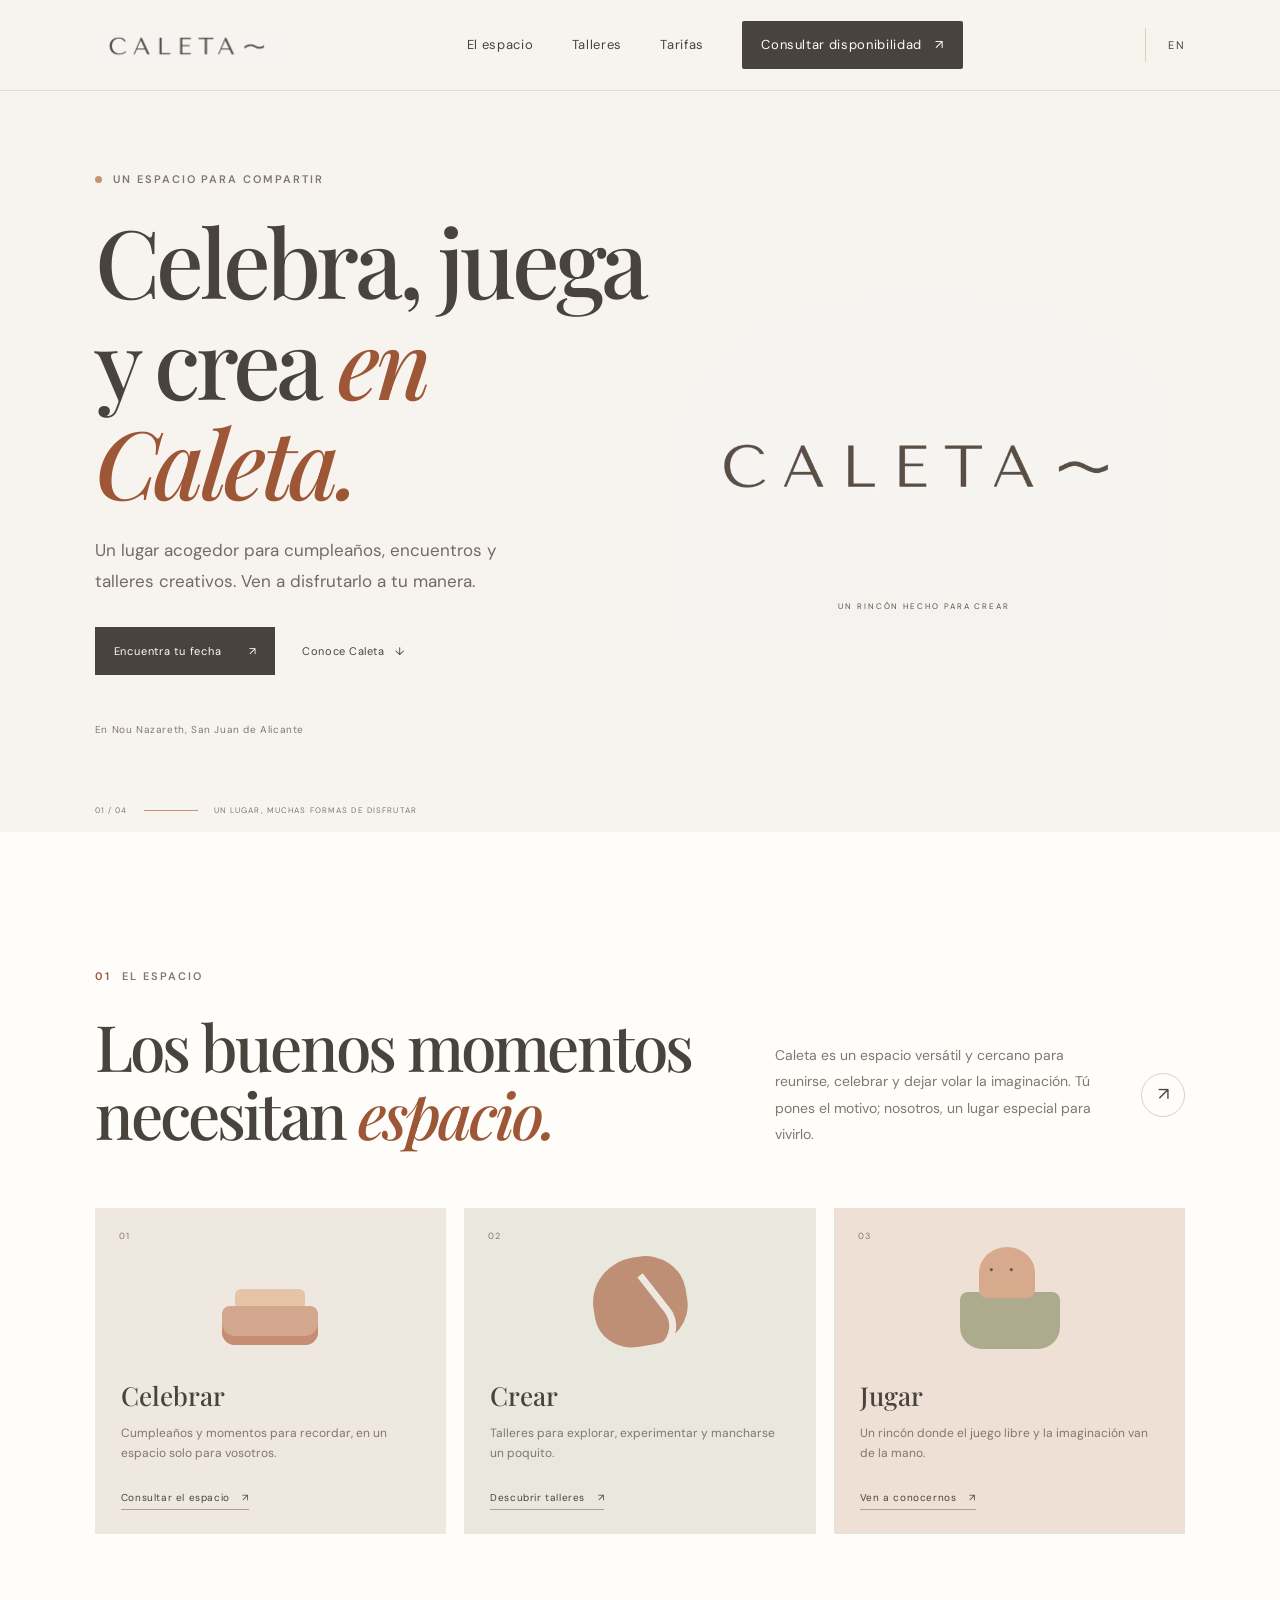
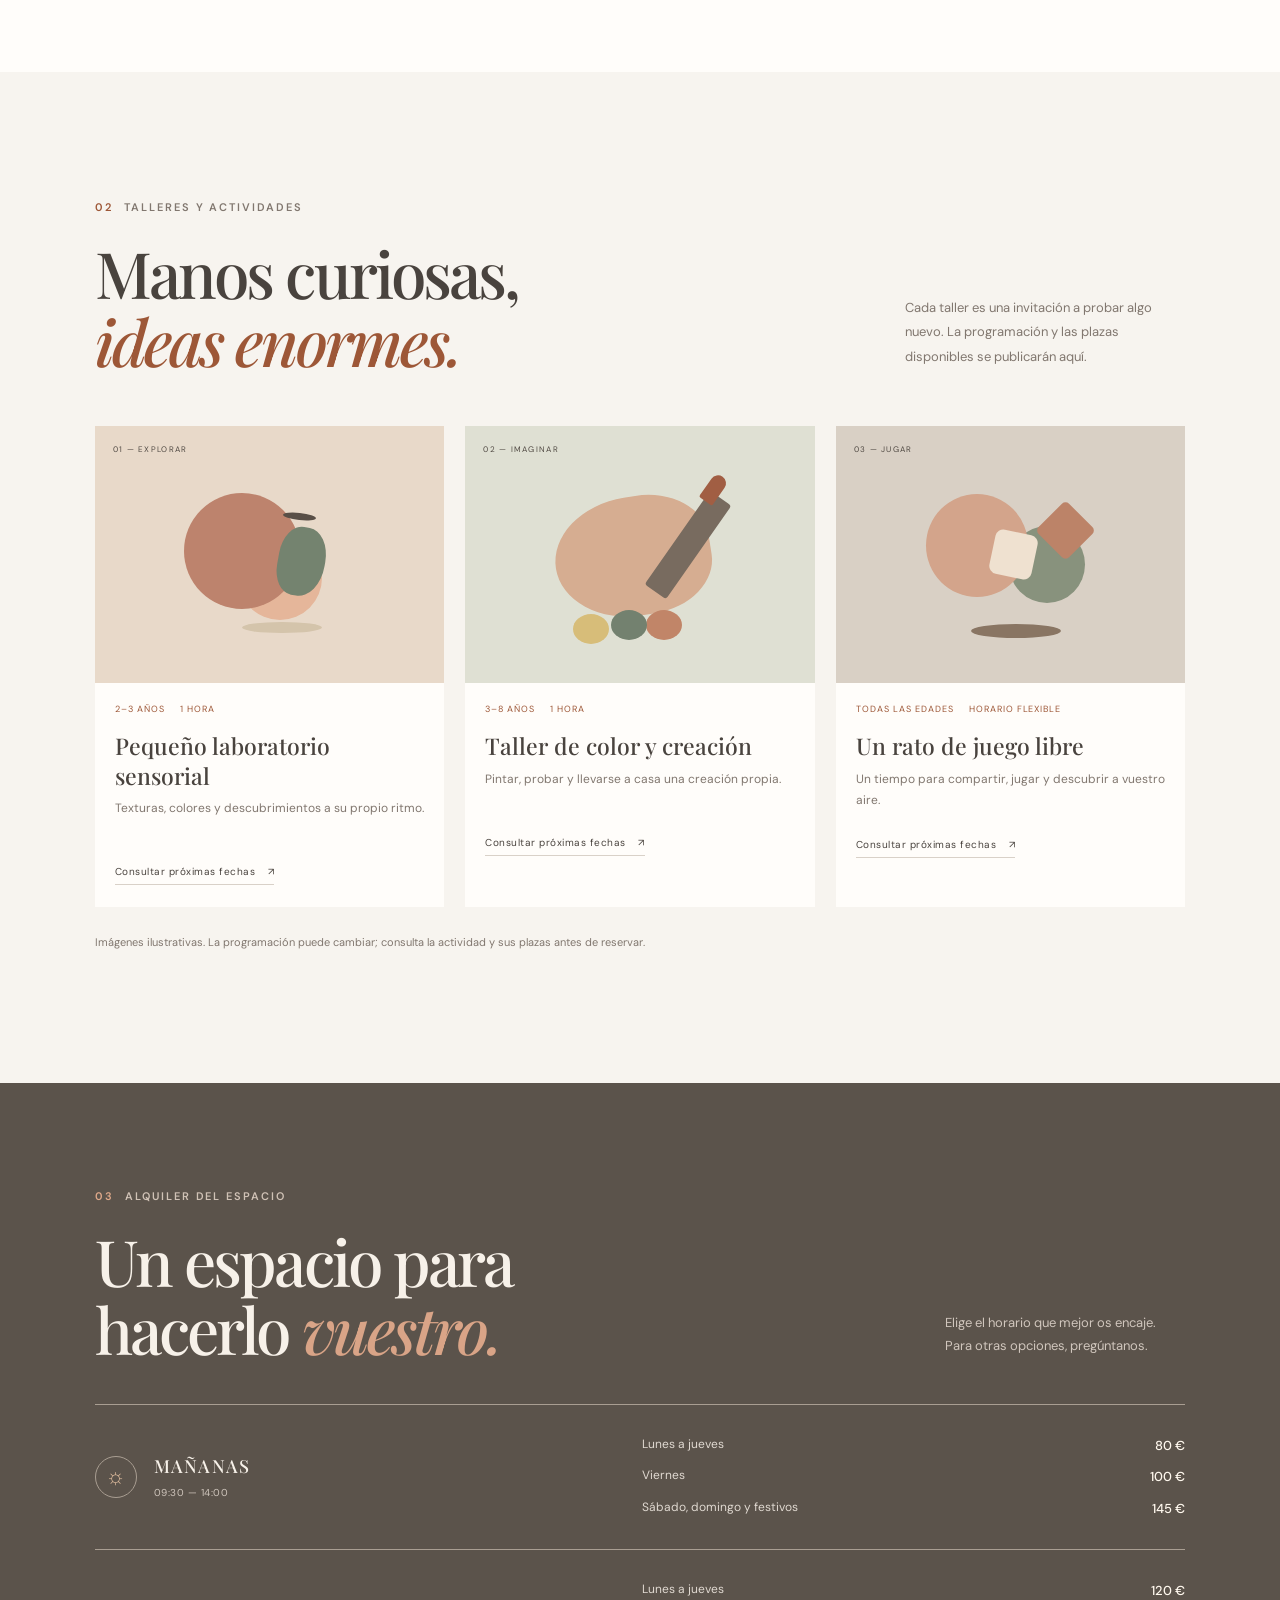
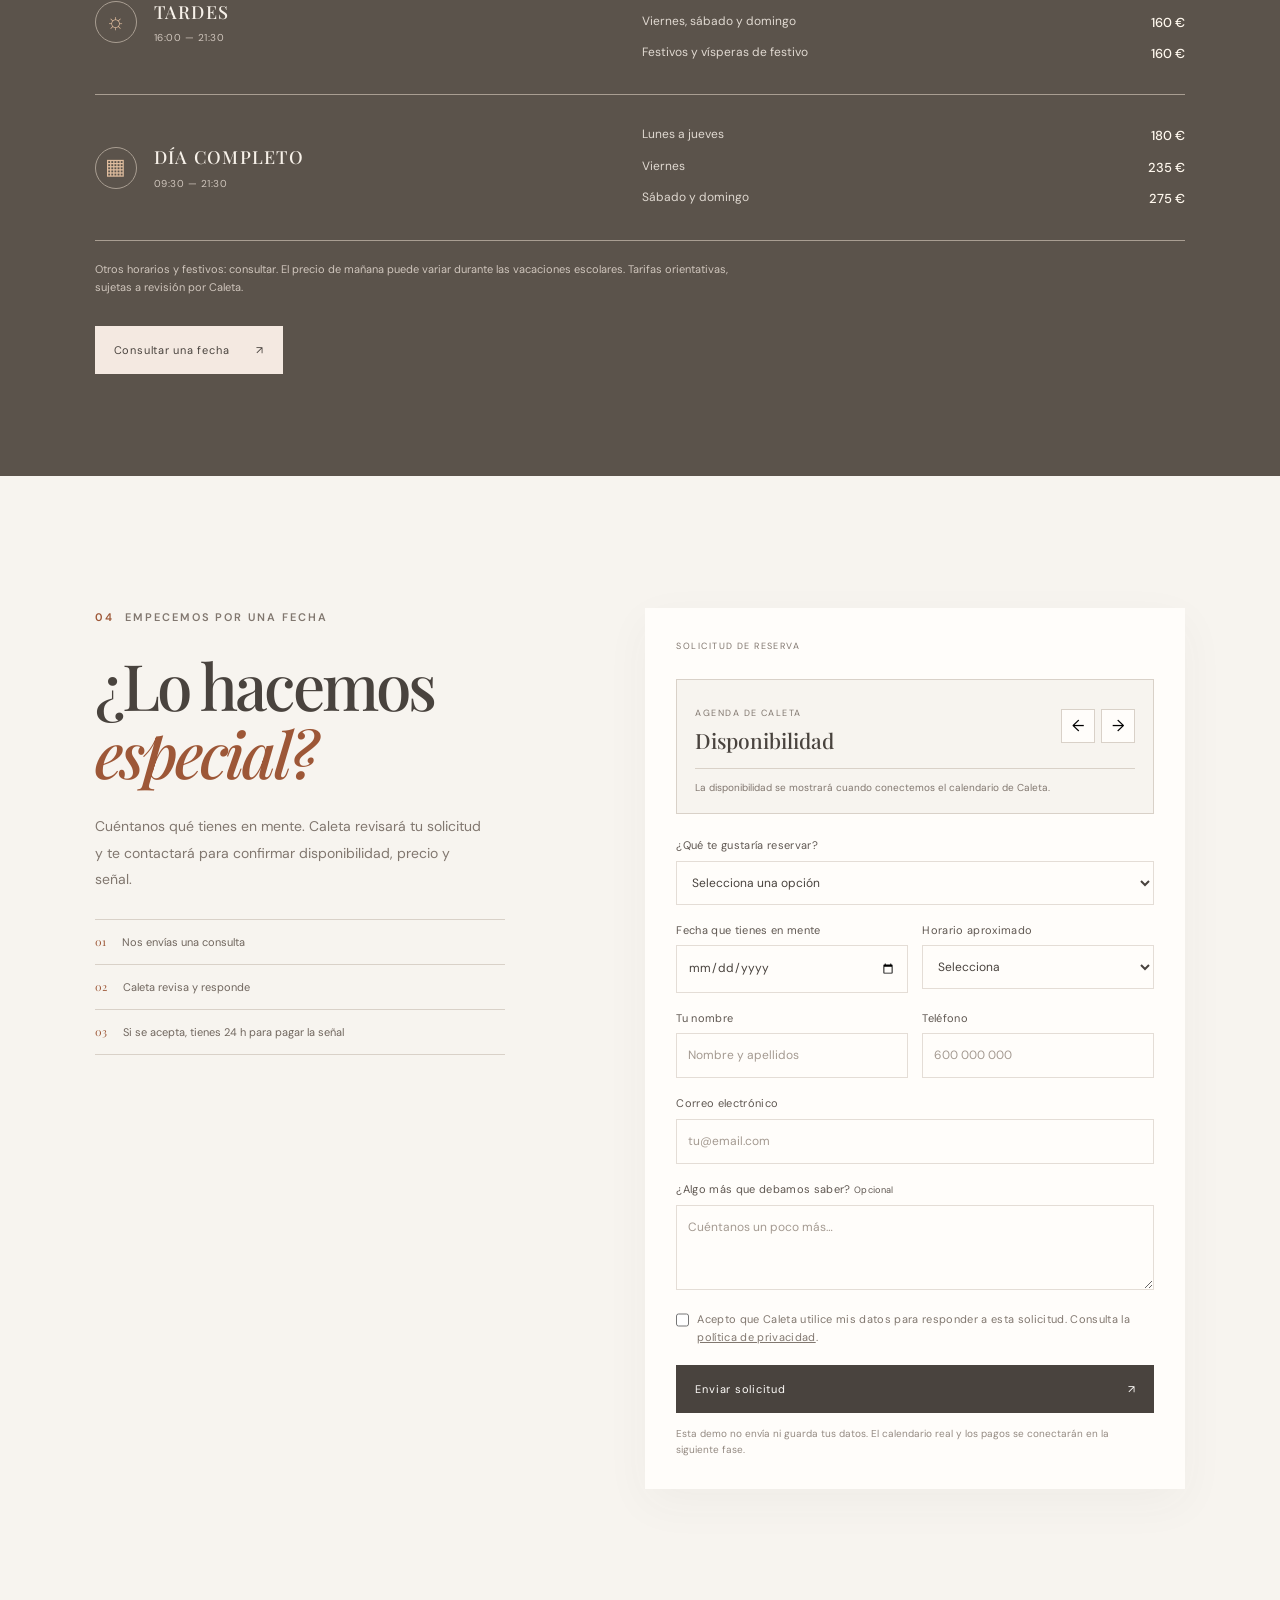
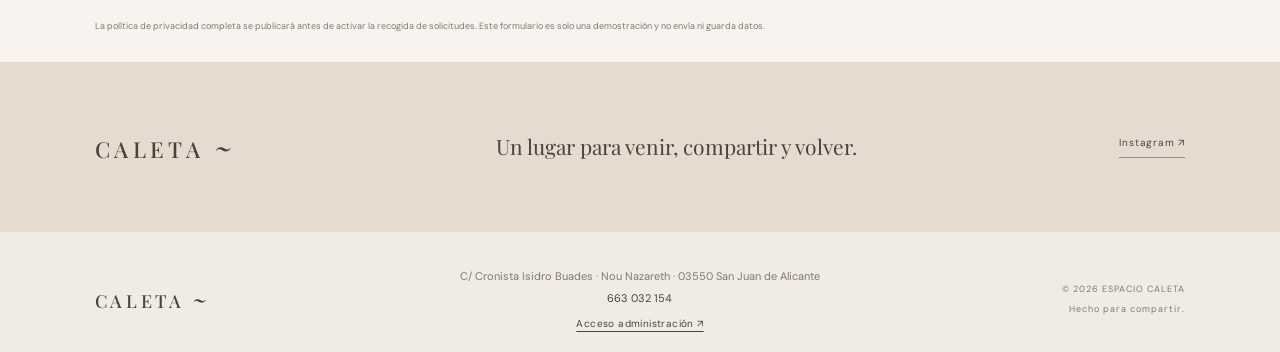
==== index.html @ e3ff2485 "Use Caleta logo in site header" ====
<!doctype html>
<html lang="es">
<head>
  <meta charset="utf-8">
  <meta name="viewport" content="width=device-width, initial-scale=1">
  <meta name="theme-color" content="#f7f4ef">
  <meta name="description" content="Un espacio para celebrar, jugar y crear en Nou Nazareth, San Juan de Alicante. Descubre Espacio Caleta y solicita tu reserva.">
  <title>Espacio Caleta — Un lugar para celebrar y crear</title>
  <link rel="preconnect" href="https://fonts.googleapis.com">
  <link rel="preconnect" href="https://fonts.gstatic.com" crossorigin>
  <link href="https://fonts.googleapis.com/css2?family=DM+Sans:wght@400;500;600;700&family=Playfair+Display:wght@500;600;700&display=swap" rel="stylesheet">
  <link rel="stylesheet" href="styles.css?v=20261028-3">
</head>
<body>
  <a class="skip-link" href="#contenido" data-i18n="skip">Saltar al contenido</a>
  <header class="site-header">
    <a class="wordmark" href="#inicio" aria-label="Espacio Caleta, inicio"><img class="wordmark-image" src="assets/caleta-logo-main.png" alt=""></a>
    <button class="menu-toggle" aria-expanded="false" aria-controls="main-nav" aria-label="Abrir menú">☰</button>
    <nav id="main-nav" class="main-nav" aria-label="Navegación principal">
      <a href="#espacio" data-i18n="navSpace">El espacio</a>
      <a href="#talleres" data-i18n="navWorkshops">Talleres</a>
      <a href="#tarifas" data-i18n="navRates">Tarifas</a>
      <a class="nav-cta" href="#reservar" data-i18n="navBook">Consultar disponibilidad <span>↗</span></a>
    </nav>
    <button class="language-toggle" type="button" aria-label="Switch language">EN</button>
  </header>

  <main id="contenido">
    <section class="hero section-wrap" id="inicio">
      <div class="hero-copy">
        <p class="eyebrow"><span class="eyebrow-dot"></span><span data-i18n="eyebrow">UN ESPACIO PARA COMPARTIR</span></p>
        <h1 data-i18n="heroTitle">Celebra, juega<br>y crea <em>en Caleta.</em></h1>
        <p class="hero-text" data-i18n="heroText">Un lugar acogedor para cumpleaños, encuentros y talleres creativos. Ven a disfrutarlo a tu manera.</p>
        <div class="hero-actions">
          <a class="button button-dark" href="#reservar" data-i18n="heroCta">Encuentra tu fecha <span>↗</span></a>
          <a class="text-link" href="#espacio" data-i18n="heroLink">Conoce Caleta <span>↓</span></a>
        </div>
        <div class="hero-note"><span data-i18n="heroNote">En Nou Nazareth, San Juan de Alicante</span></div>
      </div>
      <div class="hero-art">
        <div class="art-frame logo-frame">
          <img class="hero-logo-image" data-site-image="logo" src="assets/caleta-logo-main.png" alt="Logotipo de Espacio Caleta: CALETA ~" width="764" height="184" fetchpriority="high">
          <span class="art-caption" data-i18n="artCaption">UN RINCÓN HECHO PARA CREAR</span>
        </div>
      </div>
      <div class="hero-bottom"><span>01 / 04</span><span class="hero-line"></span><span data-i18n="heroBottom">UN LUGAR, MUCHAS FORMAS DE DISFRUTAR</span></div>
    </section>

    <section class="intro section-wrap" id="espacio">
      <div class="section-kicker"><span>01</span><span data-i18n="introKicker">EL ESPACIO</span></div>
      <div class="intro-content">
        <h2 data-i18n="introTitle">Los buenos momentos<br>necesitan <em>espacio.</em></h2>
        <div class="intro-aside"><p data-i18n="introText">Caleta es un espacio versátil y cercano para reunirse, celebrar y dejar volar la imaginación. Tú pones el motivo; nosotros, un lugar especial para vivirlo.</p><a class="round-link" href="#reservar" aria-label="Consultar el espacio">↗</a></div>
      </div>
      <div class="feature-grid">
        <article class="feature-card feature-celebrate"><span class="feature-number">01</span><div class="feature-illustration cake-art" data-site-image="feature1" data-default-image="assets/feature-celebrate.webp" aria-label="Celebraciones en Espacio Caleta"><i></i><b></b></div><h3 data-i18n="featureCelebrate">Celebrar</h3><p data-i18n="featureCelebrateText">Cumpleaños y momentos para recordar, en un espacio solo para vosotros.</p><a href="#reservar" data-i18n="featureLink">Consultar el espacio <span>↗</span></a></article>
        <article class="feature-card feature-create"><span class="feature-number">02</span><div class="feature-illustration create-art" data-site-image="feature2" data-default-image="assets/feature-create.webp" aria-label="Talleres creativos en Espacio Caleta"><i></i><b></b></div><h3 data-i18n="featureCreate">Crear</h3><p data-i18n="featureCreateText">Talleres para explorar, experimentar y mancharse un poquito.</p><a href="#talleres" data-i18n="featureLink">Descubrir talleres <span>↗</span></a></article>
        <article class="feature-card feature-play"><span class="feature-number">03</span><div class="feature-illustration play-art" data-site-image="feature3" data-default-image="assets/feature-play.webp" aria-label="Juego en Espacio Caleta"><i></i><b></b></div><h3 data-i18n="featurePlay">Jugar</h3><p data-i18n="featurePlayText">Un rincón donde el juego libre y la imaginación van de la mano.</p><a href="#reservar" data-i18n="featureLink">Ven a conocernos <span>↗</span></a></article>
      </div>
    </section>

    <section class="workshops section-wrap" id="talleres">
      <div class="section-heading"><div><div class="section-kicker"><span>02</span><span data-i18n="workshopKicker">TALLERES Y ACTIVIDADES</span></div><h2 data-i18n="workshopTitle">Manos curiosas,<br><em>ideas enormes.</em></h2></div><p data-i18n="workshopText">Cada taller es una invitación a probar algo nuevo. La programación y las plazas disponibles se publicarán aquí.</p></div>
      <div class="workshop-grid">
        <article class="workshop-card"><div class="workshop-image image-sensory" data-site-image="featured1" role="img" aria-label="Ilustración de materiales para un taller sensorial"><span class="image-label">01 — EXPLORAR</span><div class="sensory-art"><i></i><b></b><span></span><em></em></div></div><div class="workshop-info"><div class="workshop-meta"><span data-i18n="ageLabel">2–3 AÑOS</span><span data-i18n="durationOne">1 HORA</span></div><h3 data-i18n="sensoryTitle">Pequeño laboratorio sensorial</h3><p data-i18n="sensoryText">Texturas, colores y descubrimientos a su propio ritmo.</p><a href="#reservar" data-workshop="sensorial" data-i18n="workshopRequest">Consultar próximas fechas <span>↗</span></a></div></article>
        <article class="workshop-card"><div class="workshop-image image-art" data-site-image="featured2" role="img" aria-label="Ilustración de pinturas y pinceles para un taller artístico"><span class="image-label">02 — IMAGINAR</span><div class="paint-art"><i></i><b></b><span></span><em></em></div></div><div class="workshop-info"><div class="workshop-meta"><span data-i18n="ageLabelTwo">3–8 AÑOS</span><span data-i18n="durationOne">1 HORA</span></div><h3 data-i18n="colorTitle">Taller de color y creación</h3><p data-i18n="colorText">Pintar, probar y llevarse a casa una creación propia.</p><a href="#reservar" data-workshop="creativo" data-i18n="workshopRequest">Consultar próximas fechas <span>↗</span></a></div></article>
        <article class="workshop-card"><div class="workshop-image image-play" data-site-image="featured3" role="img" aria-label="Ilustración de juego libre y construcción"><span class="image-label">03 — JUGAR</span><div class="play-artwork"><i></i><b></b><span></span><em></em></div></div><div class="workshop-info"><div class="workshop-meta"><span data-i18n="ageLabelThree">TODAS LAS EDADES</span><span data-i18n="flexTime">HORARIO FLEXIBLE</span></div><h3 data-i18n="freeTitle">Un rato de juego libre</h3><p data-i18n="freeText">Un tiempo para compartir, jugar y descubrir a vuestro aire.</p><a href="#reservar" data-workshop="juego" data-i18n="workshopRequest">Consultar próximas fechas <span>↗</span></a></div></article>
      </div>
      <p class="editorial-note" data-i18n="workshopNote">Imágenes ilustrativas. La programación puede cambiar; consulta la actividad y sus plazas antes de reservar.</p>
    </section>

    <section class="rates section-wrap" id="tarifas">
      <div class="rates-heading"><div><div class="section-kicker light"><span>03</span><span data-i18n="ratesKicker">ALQUILER DEL ESPACIO</span></div><h2 data-i18n="ratesTitle">Un espacio para<br>hacerlo <em>vuestro.</em></h2></div><p data-i18n="ratesText">Elige el horario que mejor os encaje. Para otras opciones, pregúntanos.</p></div>
      <div class="rate-list">
        <article class="rate-row"><div class="rate-title"><span class="rate-icon">☼</span><div><h3 data-i18n="morning">Mañanas</h3><p data-site-copy="morningHours">09:30 — 14:00</p></div></div><div class="rate-details"><p><span data-i18n="monThu">Lunes a jueves</span><b data-site-copy="rateMorningWeek">80 €</b></p><p><span data-i18n="friday">Viernes</span><b data-site-copy="rateMorningFriday">100 €</b></p><p><span data-i18n="weekendFestive">Sábado, domingo y festivos</span><b data-site-copy="rateMorningWeekend">145 €</b></p></div></article>
        <article class="rate-row"><div class="rate-title"><span class="rate-icon">☼</span><div><h3 data-i18n="afternoons">Tardes</h3><p data-site-copy="afternoonHours">16:00 — 21:30</p></div></div><div class="rate-details"><p><span data-i18n="monThu">Lunes a jueves</span><b data-site-copy="rateAfternoonWeek">120 €</b></p><p><span data-i18n="friSun">Viernes, sábado y domingo</span><b data-site-copy="rateAfternoonWeekend">160 €</b></p><p><span data-i18n="holidayEve">Festivos y vísperas de festivo</span><b data-site-copy="rateAfternoonHoliday">160 €</b></p></div></article>
        <article class="rate-row"><div class="rate-title"><span class="rate-icon">▦</span><div><h3 data-i18n="fullDay">Día completo</h3><p data-site-copy="fullDayHours">09:30 — 21:30</p></div></div><div class="rate-details"><p><span data-i18n="monThu">Lunes a jueves</span><b data-site-copy="rateFullWeek">180 €</b></p><p><span data-i18n="friday">Viernes</span><b data-site-copy="rateFullFriday">235 €</b></p><p><span data-i18n="weekend">Sábado y domingo</span><b data-site-copy="rateFullWeekend">275 €</b></p></div></article>
      </div>
      <div class="rate-footnote"><p data-i18n="ratesNote">Otros horarios y festivos: consultar. El precio de mañana puede variar durante las vacaciones escolares. Tarifas orientativas, sujetas a revisión por Caleta.</p></div>
      <a class="button button-light" href="#reservar" data-i18n="ratesCta">Consultar una fecha <span>↗</span></a>
    </section>

    <section class="booking section-wrap" id="reservar">
      <div class="booking-copy"><div class="section-kicker"><span>04</span><span data-i18n="bookingKicker">EMPECEMOS POR UNA FECHA</span></div><h2 data-i18n="bookingTitle">¿Lo hacemos<br><em>especial?</em></h2><p data-i18n="bookingText">Cuéntanos qué tienes en mente. Caleta revisará tu solicitud y te contactará para confirmar disponibilidad, precio y señal.</p><div class="booking-steps"><p><span>01</span><span data-i18n="stepOne">Nos envías una consulta</span></p><p><span>02</span><span data-i18n="stepTwo">Caleta revisa y responde</span></p><p><span>03</span><span data-i18n="stepThree">Si se acepta, tienes 24 h para pagar la señal</span></p></div></div>
      <form class="booking-form" id="booking-form">
        <div class="form-head"><span data-i18n="formEyebrow">SOLICITUD DE RESERVA</span></div>
        <div class="public-calendar" aria-label="Calendario de disponibilidad">
          <div class="public-calendar-head"><div><span class="calendar-overline">AGENDA DE CALETA</span><h3 id="public-month-label">Disponibilidad</h3></div><div class="public-calendar-arrows"><button type="button" id="public-prev" aria-label="Mes anterior">←</button><button type="button" id="public-next" aria-label="Mes siguiente">→</button></div></div>
          <div class="public-calendar-grid" id="public-calendar-grid" role="grid"></div>
          <p id="public-calendar-message" class="public-calendar-message" role="status" aria-live="polite">La disponibilidad se mostrará cuando conectemos el calendario de Caleta.</p>
          <div id="public-day-options" class="public-day-options"></div>
        </div>
        <label><span data-i18n="typeLabel">¿Qué te gustaría reservar?</span><select name="type" id="booking-type" required><option value="" data-i18n="typePlaceholder">Selecciona una opción</option><option value="space" data-i18n="spaceOption">El espacio</option><option value="workshop" data-i18n="workshopOption">Un taller o actividad</option></select></label>
        <div class="field-row"><label><span data-i18n="dateLabel">Fecha que tienes en mente</span><input name="date" type="date" required></label><label><span data-i18n="timeLabel">Horario aproximado</span><select name="time" required><option value="" data-i18n="timePlaceholder">Selecciona</option><option value="morning" data-i18n="morningOption">Mañana · 09:30–14:00</option><option value="afternoon" data-i18n="afternoonOption">Tarde · 16:00–21:30</option><option value="full" data-i18n="fullOption">Día completo · 09:30–21:30</option><option value="other" data-i18n="otherOption">Otro horario</option></select></label></div>
        <label class="places-field is-hidden"><span data-i18n="placesLabel">Número de plazas</span><input name="places" type="number" min="1" max="20" value="1"></label>
        <input type="hidden" name="workshop_id">
        <div class="field-row"><label><span data-i18n="nameLabel">Tu nombre</span><input name="name" autocomplete="name" placeholder="Nombre y apellidos" data-placeholder="namePlaceholder" required></label><label><span data-i18n="phoneLabel">Teléfono</span><input name="phone" type="tel" autocomplete="tel" placeholder="600 000 000" data-placeholder="phonePlaceholder" required></label></div>
        <label><span data-i18n="emailLabel">Correo electrónico</span><input name="email" type="email" autocomplete="email" placeholder="tu@email.com" required></label>
        <label><span data-i18n="notesLabel">¿Algo más que debamos saber? <small data-i18n="optional">Opcional</small></span><textarea name="notes" rows="3" data-placeholder="notesPlaceholder" placeholder="Cuéntanos un poco más…"></textarea></label>
        <label class="consent"><input type="checkbox" required><span><span data-i18n="consentText">Acepto que Caleta utilice mis datos para responder a esta solicitud. Consulta la</span> <a href="#privacidad" data-i18n="privacyLink">política de privacidad</a>.</span></label>
        <button class="button button-dark submit-button" type="submit"><span data-i18n="submitText">Enviar solicitud</span><span>↗</span></button>
        <p class="form-response" id="form-response" role="status" aria-live="polite"></p>
        <p class="form-disclaimer" data-i18n="formNote">Esta demo no envía ni guarda tus datos. El calendario real y los pagos se conectarán en la siguiente fase.</p>
      </form>
    </section>

    <section class="privacy-note section-wrap" id="privacidad"><p data-i18n="privacyNote">La política de privacidad completa se publicará antes de activar la recogida de solicitudes. Este formulario es solo una demostración y no envía ni guarda datos.</p></section>
    <section class="contact-band"><div class="contact-mark">CALETA <span>~</span></div><p data-i18n="contactInvite">Un lugar para venir, compartir y volver.</p><a data-site-copy="instagramUrl" href="https://www.instagram.com/espacio.caleta/" target="_blank" rel="noopener noreferrer">Instagram ↗</a></section>
  </main>

  <footer class="site-footer"><a class="footer-logo" href="#inicio">CALETA <span>~</span></a><div class="footer-contact"><p><span data-site-copy="address">C/ Cronista Isidro Buades · Nou Nazareth · 03550 San Juan de Alicante</span></p><a data-site-copy="phone-link" href="tel:+34663032154">663 032 154</a><a class="admin-link" href="admin.html" data-i18n="adminAccess">Acceso administración ↗</a></div><div class="footer-note"><span>© <span id="year"></span> ESPACIO CALETA</span><span data-i18n="footerNote">Hecho para compartir.</span></div></footer>
  <div class="toast" id="toast" role="status" aria-live="polite"></div>
  <script src="script.js?v=20261028-1"></script>
  <script>window.CALETA_SUPABASE={url:"https://ifsrblhfxcxinhznvcwu.supabase.co",publishableKey:"sb_publishable_dvBtDJ5dkb0xPyV2M7XDuQ_7uVyeikE"};</script>
  <script type="module" src="public-content.js?v=20261028-3"></script>
  <script type="module" src="public-calendar.js?v=20261027-1"></script>
</body>
</html>
---- styles.css ----
:root{--paper:#f7f4ef;--ink:#49433e;--muted:#81776f;--line:#d9d1c8;--clay:#c79378;--clay-dark:#9d5737;--sage:#9fa58c;--white:#fffdfa;--serif:'Playfair Display',Georgia,serif;--sans:'DM Sans',Arial,sans-serif;--gutter:clamp(24px,7.4vw,112px)}
*{box-sizing:border-box}html{scroll-behavior:smooth;scroll-padding-top:90px}body{margin:0;background:var(--paper);color:var(--ink);font-family:var(--sans);font-size:15px;line-height:1.65;-webkit-font-smoothing:antialiased}a{color:inherit;text-decoration:none}button,input,select,textarea{font:inherit}.skip-link{position:absolute;top:-70px;left:12px;z-index:50;padding:10px;background:#fff}.skip-link:focus{top:12px}.site-header{height:91px;padding:0 var(--gutter);display:flex;align-items:center;justify-content:space-between;border-bottom:1px solid rgba(73,67,62,.13);position:sticky;top:0;background:rgba(247,244,239,.94);backdrop-filter:blur(12px);z-index:20}.wordmark,.contact-mark,.footer-logo{font-family:var(--serif);font-size:29px;letter-spacing:.2em;font-weight:500;white-space:nowrap}.wordmark span,.contact-mark span,.footer-logo span{font-style:italic;font-size:1.3em;letter-spacing:0}.main-nav{display:flex;align-items:center;gap:clamp(20px,3vw,48px);font-size:12px;letter-spacing:.05em}.main-nav a:not(.nav-cta){transition:color .2s}.main-nav a:hover,.text-link:hover{color:var(--clay-dark)}.nav-cta{background:var(--ink);color:#fffdfa;padding:13px 19px;border-radius:2px}.nav-cta span{padding-left:10px}.language-toggle,.menu-toggle{border:0;background:none;color:var(--ink);cursor:pointer}.language-toggle{font-size:11px;letter-spacing:.14em;border-left:1px solid var(--line);padding:8px 0 8px 22px}.menu-toggle{display:none;font-size:21px}.section-wrap{padding-left:var(--gutter);padding-right:var(--gutter)}.hero{min-height:620px;padding-top:67px;padding-bottom:46px;display:grid;grid-template-columns:1.02fr .98fr;align-items:center;position:relative}.hero-copy{padding:12px 0 48px;z-index:1}.eyebrow,.section-kicker{font-size:10px;letter-spacing:.18em;font-weight:600;color:var(--muted);display:flex;align-items:center;gap:11px}.eyebrow-dot{height:7px;width:7px;border-radius:50%;background:var(--clay)}h1,h2,h3,p{margin-top:0}h1,h2{font-family:var(--serif);font-weight:500;letter-spacing:-.045em;line-height:1.06}h1{font-size:clamp(54px,7.4vw,98px);margin:22px 0 24px}h1 em,h2 em{font-weight:500;color:var(--clay-dark)}.hero-text{max-width:425px;font-size:16px;line-height:1.8;color:#746a62}.hero-actions{display:flex;align-items:center;gap:27px;margin-top:30px}.button{display:inline-flex;align-items:center;justify-content:space-between;gap:27px;padding:15px 19px;font-size:11px;letter-spacing:.07em;border:0;cursor:pointer;transition:transform .2s,background .2s}.button:hover{transform:translateY(-2px)}.button-dark{background:var(--ink);color:var(--white)}.button-dark:hover{background:#302c28}.button-light{background:#f4e9e1;color:var(--ink);margin-top:29px}.text-link{font-size:11px;letter-spacing:.05em}.text-link span{padding-left:7px}.hero-note{display:flex;align-items:center;gap:12px;margin-top:47px;color:var(--muted);font-size:10px;letter-spacing:.06em}.hero-art{height:470px;position:relative;padding:0 10px 17px 22px}.art-frame{height:100%;position:relative;overflow:hidden;background:linear-gradient(145deg,#e7d5c6 0 50%,#c6a791 50% 100%);border-radius:48% 48% 2px 2px/43% 43% 2px 2px}.art-sun{position:absolute;width:135px;height:135px;border-radius:50%;background:#e0b98f;top:53px;right:73px}.art-window{position:absolute;left:12%;top:16%;height:40%;width:31%;background:#d8ddd0;border:10px solid #f0e8dd;display:grid;grid-template-columns:1fr 1fr;grid-template-rows:1fr 1fr;gap:7px;box-shadow:0 5px 20px #66544a1a}.art-window i{background:linear-gradient(130deg,#a5ad99,#d2dbc9)}.art-shelf{position:absolute;left:0;right:0;top:58%;height:14px;background:#967a69;box-shadow:0 5px 7px #46372d29}.art-pot{position:absolute;bottom:20%;width:75px;height:95px;border-radius:13px 13px 30px 30px;background:#a8ad91;z-index:2}.art-pot b{position:absolute;bottom:74px;left:35px;width:8px;height:79px;border-radius:50%;background:#7e8b70;transform:rotate(5deg)}.pot-one{left:18%}.pot-two{right:24%;width:60px;height:70px;background:#bf8970}.pot-two b{left:26px;bottom:53px;height:95px;background:#788568;transform:rotate(-23deg)}.art-plant{position:absolute;left:20%;bottom:38%;width:70px;height:92px;z-index:3}.art-plant i{position:absolute;bottom:0;left:33px;width:13px;height:58px;background:#6f8068;border-radius:100% 0 100% 0;transform:rotate(-30deg);transform-origin:bottom}.art-plant i:nth-child(2){transform:rotate(33deg);height:67px}.art-plant i:nth-child(3){transform:rotate(58deg);height:51px}.art-plant i:nth-child(4){transform:rotate(-61deg);height:48px}.art-rug{position:absolute;width:135%;height:120px;border-radius:50%;background:#eee5d8;bottom:-42px;left:-18%;border:9px solid #d3b49f}.art-caption{position:absolute;bottom:22px;left:0;right:0;text-align:center;font-size:8px;letter-spacing:.24em;color:#5e5046}.art-sticker{position:absolute;right:-14px;bottom:74px;z-index:5;background:#8b755e;color:#fff7ef;width:88px;height:88px;border-radius:50%;display:flex;align-items:center;justify-content:center;text-align:center;font-family:var(--serif);font-size:15px;line-height:1.2;transform:rotate(10deg)}.art-sticker b{font-family:var(--sans);font-size:12px;position:absolute;right:12px;top:10px}.hero-bottom{position:absolute;bottom:15px;left:var(--gutter);right:var(--gutter);display:flex;align-items:center;gap:16px;font-size:8px;letter-spacing:.14em;color:var(--muted)}.hero-line{height:1px;width:54px;background:var(--clay)}
.intro{padding-top:135px;padding-bottom:138px;background:var(--white)}.section-kicker span:first-child{color:var(--clay-dark)}.intro-content{display:flex;justify-content:space-between;align-items:flex-end;margin:27px 0 60px}.intro h2,.section-heading h2,.rates h2,.booking h2{font-size:clamp(43px,5vw,67px);margin-bottom:0}.intro-aside{display:flex;align-items:center;gap:22px;max-width:410px}.intro-aside p{font-size:13px;color:var(--muted);line-height:1.9;margin:0}.round-link{width:44px;height:44px;min-width:44px;border:1px solid var(--line);border-radius:50%;display:grid;place-items:center;font-size:18px;transition:.2s}.round-link:hover{background:var(--ink);color:white}.feature-grid{display:grid;grid-template-columns:repeat(3,1fr);gap:18px}.feature-card{position:relative;min-height:320px;padding:24px 26px 25px;background:#eee8e0;overflow:hidden}.feature-create{background:#e8e8df}.feature-play{background:#efe0d6}.feature-number{position:absolute;top:21px;left:24px;color:#867970;font-size:9px;letter-spacing:.12em}.feature-illustration{height:135px;position:relative;margin-bottom:8px}.cake-art i,.cake-art b{position:absolute;bottom:22px;left:calc(50% - 48px);width:96px;height:39px;border-radius:8px 8px 13px 13px;background:#d3a68e;box-shadow:inset 0 -9px #c48d74}.cake-art b{left:calc(50% - 35px);bottom:61px;width:70px;height:17px;border-radius:6px 6px 2px 2px;background:#e6c5a7;box-shadow:none}.create-art i{position:absolute;width:94px;height:89px;left:calc(50% - 47px);top:25px;background:#be8e75;border-radius:50% 44% 44% 40%;transform:rotate(-9deg)}.create-art b{position:absolute;width:42px;height:74px;border:7px solid #eee8e0;border-top:0;border-left:0;border-radius:0 0 30px;left:calc(50% - 12px);top:46px;transform:rotate(-38deg)}.play-art i{position:absolute;bottom:18px;left:calc(50% - 50px);width:100px;height:57px;background:#adab8e;border-radius:8px 8px 22px 22px}.play-art b{position:absolute;bottom:69px;left:calc(50% - 31px);width:56px;height:51px;background:#d7aa8d;border-radius:50% 50% 8px 8px}.play-art:after{content:'•   •';position:absolute;left:calc(50% - 21px);bottom:87px;color:#66574c;font-size:13px;letter-spacing:6px}.feature-card h3{font-family:var(--serif);font-size:26px;font-weight:500;margin:5px 0}.feature-card p{font-size:11px;color:var(--muted);max-width:300px;line-height:1.7;margin-bottom:19px}.feature-card>a{font-size:9px;letter-spacing:.06em;border-bottom:1px solid #b49f8e;padding-bottom:5px}.feature-card>a span{padding-left:9px}
.workshops{padding-top:126px;padding-bottom:132px}.section-heading,.rates-heading{display:flex;align-items:flex-end;justify-content:space-between;margin-bottom:51px}.section-heading h2{margin-top:23px}.section-heading>p{max-width:280px;color:var(--muted);font-size:12px;line-height:1.9;margin:0 0 5px}.workshop-grid{display:grid;grid-template-columns:repeat(3,1fr);gap:21px}.workshop-card{background:var(--white)}.workshop-image{height:257px;position:relative;overflow:hidden}.image-sensory{background:#e8d9c9}.image-art{background:#dfe0d3}.image-play{background:#d9d0c5}.image-label{position:absolute;top:17px;left:18px;z-index:2;font-size:8px;letter-spacing:.16em;color:#514a44}.sensory-art,.paint-art,.play-artwork{position:absolute;inset:30px 21px 21px;display:grid;place-items:center}.sensory-art i{width:116px;height:116px;border-radius:50%;background:#bd836d;position:absolute;top:37px;left:calc(50% - 85px);box-shadow:38px 27px 0 -16px #e5b69a,10px -28px 0 -37px #75836f}.sensory-art b{position:absolute;width:47px;height:69px;border-radius:43% 45% 49% 40%;background:#74836f;top:71px;left:calc(50% + 9px);transform:rotate(10deg)}.sensory-art span{position:absolute;top:57px;left:calc(50% + 14px);width:33px;height:7px;border-radius:100%;background:#594f47;transform:rotate(6deg)}.sensory-art em{position:absolute;width:80px;height:11px;border-radius:50%;background:#d4c4ab;bottom:29px;left:calc(50% - 27px)}.paint-art i{position:absolute;width:156px;height:119px;border-radius:54% 46% 45% 54%;background:#d6ad91;transform:rotate(-9deg);left:calc(50% - 85px);top:41px}.paint-art b{position:absolute;width:26px;height:114px;background:#786b5f;transform:rotate(35deg);right:calc(50% - 61px);top:32px;border-radius:3px}.paint-art span{position:absolute;width:16px;height:30px;background:#a15e43;right:calc(50% - 82px);top:18px;transform:rotate(35deg);border-radius:8px 8px 2px 2px}.paint-art em{position:absolute;width:36px;height:30px;border-radius:50%;background:#73816f;bottom:22px;left:calc(50% - 29px);box-shadow:35px 0 #c18568,-38px 4px #d7bd79}.play-artwork i{position:absolute;width:102px;height:103px;background:#d3a48b;border-radius:50%;left:calc(50% - 85px);top:38px;box-shadow:70px 19px 0 -13px #88927d}.play-artwork b{position:absolute;width:43px;height:45px;background:#efe1d0;border-radius:8px;transform:rotate(12deg);top:76px;left:calc(50% - 19px)}.play-artwork span{position:absolute;width:43px;height:43px;background:#bc8368;border-radius:5px;transform:rotate(45deg);top:53px;right:calc(50% - 76px)}.play-artwork em{position:absolute;width:90px;height:14px;background:#897563;border-radius:50%;bottom:24px;left:calc(50% - 40px)}.workshop-info{padding:19px 20px 23px}.workshop-meta{display:flex;gap:15px;font-size:8px;letter-spacing:.11em;color:var(--clay-dark)}.workshop-info h3{font-family:var(--serif);font-size:22px;line-height:1.3;font-weight:500;margin:14px 0 8px}.workshop-info p{font-size:11px;color:var(--muted);line-height:1.75;min-height:40px;margin-bottom:19px}.workshop-info a{font-size:9px;letter-spacing:.05em;border-bottom:1px solid var(--line);padding-bottom:6px}.workshop-info a span{padding-left:9px}.editorial-note{margin:26px 0 0;font-size:10px;color:var(--muted);display:flex;gap:9px}
.rates{padding-top:104px;padding-bottom:102px;background:#5b534b;color:#f7f1e9}.rates-heading{margin-bottom:41px}.section-kicker.light{color:#d0c2b6}.section-kicker.light span:first-child{color:#dfa98a}.rates h2{margin-top:22px}.rates h2 em{color:#d9a487}.rates-heading>p{max-width:240px;color:#d0c6bd;font-size:12px;line-height:1.8;margin:0 0 5px}.rate-list{border-top:1px solid #a99e92}.rate-row{display:grid;grid-template-columns:1fr 1.05fr;gap:30px;padding:25px 0;border-bottom:1px solid #a99e92}.rate-title{display:flex;align-items:center;gap:17px}.rate-icon{width:42px;height:42px;border:1px solid #a99e92;border-radius:50%;display:grid;place-items:center;font-size:22px;color:#e0bd9e}.rate-title h3{font-family:var(--serif);font-weight:500;text-transform:uppercase;font-size:18px;letter-spacing:.07em;margin:0}.rate-title p{font-size:10px;color:#d0c6bd;letter-spacing:.05em;margin:3px 0 0}.rate-details{align-self:center}.rate-details p{display:flex;justify-content:space-between;gap:20px;margin:0;padding:5px 0;font-size:11px;color:#e0d9d1}.rate-details b{font-size:13px;font-weight:500;color:#fff8ee;white-space:nowrap}.rate-footnote{display:flex;gap:12px;margin-top:19px;max-width:670px;color:#d0c6bd;font-size:10px;line-height:1.7}.rate-footnote p{margin:0}.booking{display:grid;grid-template-columns:.9fr 1.1fr;gap:10%;padding-top:132px;padding-bottom:130px}.booking-copy h2{margin-top:25px}.booking-copy>p{margin:26px 0;max-width:390px;color:var(--muted);font-size:13px;line-height:1.9}.booking-steps{border-top:1px solid var(--line);max-width:410px}.booking-steps p{display:flex;gap:16px;align-items:center;margin:0;padding:13px 0;border-bottom:1px solid var(--line);font-size:10px;color:#70665e}.booking-steps p span:first-child{font-family:var(--serif);color:var(--clay-dark)}.booking-form{padding:31px;background:var(--white);box-shadow:0 14px 44px #5147400b}.form-head{display:flex;justify-content:space-between;font-size:9px;letter-spacing:.16em;color:var(--muted);margin-bottom:25px}label{display:block;margin-bottom:16px;font-size:10px;letter-spacing:.03em;color:#5f5751}label>span{display:block;margin-bottom:6px}input,select,textarea{width:100%;padding:12px 11px;border:1px solid #e4ddd6;border-radius:0;background:#fffdfa;color:var(--ink);font-size:11px;outline:none}input:focus,select:focus,textarea:focus{border-color:#a87a64;box-shadow:0 0 0 2px #c7937829}input::placeholder,textarea::placeholder{color:#a49a91}.field-row{display:grid;grid-template-columns:1fr 1fr;gap:14px}.places-field.is-hidden{display:none}.consent{display:flex;align-items:flex-start;gap:8px;font-size:9px;line-height:1.6;margin:5px 0 19px;color:var(--muted)}.consent input{width:14px;height:14px;margin:2px 0 0;accent-color:var(--clay-dark)}.consent span{margin:0}.consent a{text-decoration:underline}.submit-button{width:100%}.form-response{font-size:11px;color:#63704f;margin:12px 0 0}.form-disclaimer{font-size:9px;line-height:1.6;color:#948a82;margin:13px 0 0}.contact-band{min-height:170px;background:#e7dbcf;display:flex;align-items:center;justify-content:space-between;padding:30px var(--gutter)}.contact-mark{font-size:22px}.contact-band p{font-family:var(--serif);font-size:21px;margin:0}.contact-band>a{font-size:10px;letter-spacing:.08em;border-bottom:1px solid #a88d7a;padding-bottom:5px}.site-footer{padding:35px var(--gutter) 20px;background:#f0ebe5;display:grid;grid-template-columns:1fr 1fr 1fr;align-items:center}.footer-logo{font-size:18px}.footer-contact{text-align:center;font-size:10px;line-height:1.7;color:var(--muted)}.footer-contact p{margin:0 0 4px}.footer-contact a{color:var(--ink)}.footer-note{display:flex;flex-direction:column;align-items:flex-end;gap:5px;color:var(--muted);font-size:8px;letter-spacing:.11em}.toast{position:fixed;bottom:22px;left:50%;transform:translate(-50%,20px);padding:13px 20px;background:var(--ink);color:white;font-size:11px;opacity:0;pointer-events:none;transition:.25s;z-index:30}.toast.visible{opacity:1;transform:translate(-50%,0)}
@media(max-width:900px){:root{--gutter:6vw}.hero{min-height:560px;grid-template-columns:1.02fr .98fr}.hero-art{height:385px}.hero-copy{padding-bottom:35px}.main-nav{gap:19px}.main-nav a{font-size:10px}.nav-cta{padding:11px 13px}.workshop-image{height:205px}.workshop-info{padding:16px}.workshop-info h3{font-size:19px}.booking{gap:6%}.booking-form{padding:26px}.intro{padding-top:105px;padding-bottom:105px}}
@media(max-width:650px){:root{--gutter:23px}.site-header{height:72px}.wordmark{font-size:22px}.menu-toggle{display:block;order:3;margin-left:auto;padding:6px 0 6px 15px}.language-toggle{margin-left:auto;border-left:0;padding:7px 15px}.main-nav{display:none;position:absolute;left:0;right:0;top:71px;background:var(--paper);padding:20px 23px 25px;box-shadow:0 12px 15px #51474012;align-items:stretch;flex-direction:column;gap:16px}.main-nav.open{display:flex}.main-nav a{font-size:12px}.nav-cta{text-align:center}.hero{padding-top:40px;padding-bottom:52px;display:flex;flex-direction:column;align-items:stretch;min-height:auto}.hero-copy{padding:0}.hero h1{font-size:61px;margin:18px 0}.hero-text{font-size:14px;max-width:345px}.hero-actions{margin-top:22px;gap:20px}.hero-note{margin-top:23px}.hero-art{height:min(92vw,390px);margin:34px 8px 25px 13px;padding:0}.art-frame{border-radius:48% 48% 2px 2px/38% 38% 2px 2px}.art-sticker{right:-16px;bottom:44px;width:76px;height:76px;font-size:13px}.hero-bottom{bottom:18px}.intro{padding-top:80px;padding-bottom:84px}.intro-content{display:block;margin:22px 0 33px}.intro h2,.section-heading h2,.rates h2,.booking h2{font-size:46px}.intro-aside{margin-top:20px;max-width:100%}.intro-aside p{font-size:12px}.feature-grid{grid-template-columns:1fr;gap:12px}.feature-card{min-height:280px}.feature-illustration{height:120px}.feature-card p{max-width:360px}.workshops{padding-top:80px;padding-bottom:83px}.section-heading{display:block;margin-bottom:30px}.section-heading h2{margin-top:18px}.section-heading>p{margin:17px 0 0;max-width:370px}.workshop-grid{grid-template-columns:1fr;gap:18px}.workshop-image{height:250px}.workshop-info{padding:19px 20px 23px}.workshop-info p{min-height:0}.rates{padding-top:75px;padding-bottom:74px}.rates-heading{display:block;margin-bottom:28px}.rates-heading>p{margin-top:16px}.rate-row{grid-template-columns:1fr;gap:15px;padding:20px 0}.rate-title h3{font-size:16px}.rate-details{padding-left:59px}.rate-footnote{font-size:9px}.booking{grid-template-columns:1fr;gap:34px;padding-top:80px;padding-bottom:80px}.booking-copy h2{margin-top:18px}.booking-copy>p{font-size:12px;margin:19px 0}.booking-form{padding:22px 17px}.field-row{grid-template-columns:1fr;gap:0}.contact-band{min-height:180px;display:grid;grid-template-columns:1fr 1fr;gap:10px}.contact-mark{font-size:17px}.contact-band p{font-size:16px;text-align:right}.contact-band>a{justify-self:start;grid-column:1}.site-footer{grid-template-columns:1fr 1fr;gap:18px;padding-top:27px}.footer-logo{font-size:16px}.footer-contact{grid-column:2;text-align:right}.footer-note{grid-column:1/-1;flex-direction:row;justify-content:space-between;align-items:center;border-top:1px solid var(--line);padding-top:13px}}
@media(prefers-reduced-motion:reduce){html{scroll-behavior:auto}*,*:before,*:after{transition:none!important}}

.feature-illustration.has-custom-image{overflow:hidden;border-radius:2px}
.feature-illustration.has-custom-image .site-content-photo{position:absolute;inset:0;z-index:0;width:100%;height:100%;object-fit:cover}
.session-image-placeholder{font:500 18px var(--serif);letter-spacing:.2em}
.privacy-note{display:flex;gap:12px;align-items:flex-start;padding-top:0;padding-bottom:27px;color:var(--muted);font-size:9px;line-height:1.7}.privacy-note p{margin:0;max-width:720px}
/* Slightly larger supporting type for easier reading. */
body{font-size:16px}
.main-nav{font-size:13px}
.eyebrow,.section-kicker{font-size:11px}
.hero-text{font-size:17px}
.intro-aside p{font-size:14px}
.feature-card p{font-size:12px}
.feature-card>a,.workshop-info a{font-size:10px}
.section-heading>p,.rates-heading>p{font-size:13px}
.workshop-meta{font-size:9px}
.workshop-info p{font-size:12px}
.workshop-info h3{font-size:23px}
.editorial-note{font-size:11px}
.rate-details p{font-size:12px}
.rate-footnote{font-size:11px}
.booking-copy>p{font-size:14px}
.booking-steps p{font-size:11px}
.booking-form label{font-size:11px}
.booking-form input,.booking-form select,.booking-form textarea{font-size:12px}
.consent{font-size:10px}
.form-disclaimer{font-size:10px}
.footer-contact{font-size:11px}
.footer-note{font-size:9px}
.admin-link{display:block;margin:7px 0 0 auto;padding:0;border:0;background:transparent;color:var(--muted);font-size:10px;letter-spacing:.04em;text-decoration:underline;text-underline-offset:4px;cursor:pointer}
.admin-link:hover{color:var(--clay-dark)}
.admin-dialog{position:fixed;inset:0;margin:auto;border:0;padding:0;width:min(520px,calc(100% - 36px));background:var(--white);color:var(--ink);box-shadow:0 24px 90px #251f1c45}
.admin-dialog::backdrop{background:#2e2722a8;backdrop-filter:blur(4px)}
.admin-dialog-inner{position:relative;padding:clamp(28px,6vw,48px)}
.admin-dialog-inner h2{margin:22px 0 16px;font-family:var(--serif);font-size:clamp(30px,6vw,42px);font-weight:500;line-height:1.12;letter-spacing:-.04em}
.admin-dialog-inner h2 em{color:var(--clay-dark);font-weight:500}
.admin-dialog-inner p{max-width:390px;margin:0;color:var(--muted);font-size:14px;line-height:1.8}
.dialog-close{position:absolute;top:15px;right:18px;width:34px;height:34px;background:none;border:1px solid var(--line);border-radius:50%;color:var(--ink);font-size:22px;cursor:pointer}
:focus-visible{outline:2px solid var(--clay-dark);outline-offset:3px}
@media(max-width:650px){.hero-text{font-size:15px}.section-heading>p,.rates-heading>p{font-size:13px}.workshop-info h3{font-size:22px}.workshop-info p{font-size:13px}.booking-copy>p{font-size:13px}.booking-form label{font-size:12px}.admin-link{margin-left:0;margin-right:0;text-align:left}}
.public-calendar{padding:18px;margin:0 0 22px;background:#f7f4ef;border:1px solid var(--line)}.public-calendar-head{display:flex;justify-content:space-between;align-items:center;margin-bottom:14px}.calendar-overline{font-size:9px;letter-spacing:.16em;color:var(--muted)}.public-calendar-head h3{font:500 21px var(--serif);margin:2px 0 0}.public-calendar-arrows{display:flex;gap:6px}.public-calendar-arrows button{width:34px;height:34px;background:var(--white);border:1px solid var(--line);cursor:pointer}.public-calendar-grid{display:grid;grid-template-columns:repeat(7,minmax(0,1fr));border-top:1px solid var(--line);border-left:1px solid var(--line);background:var(--white)}.public-calendar-grid>span,.public-calendar-grid>button{min-width:0;height:38px;display:grid;place-items:center;border:0;border-right:1px solid var(--line);border-bottom:1px solid var(--line);font-size:11px}.public-calendar-grid>span{color:var(--muted);font-size:9px}.public-calendar-grid>button{background:var(--white);color:var(--ink);cursor:pointer}.public-calendar-grid>button:disabled{background:#f5f2ee;color:#bbb;cursor:default}.public-calendar-grid>button.has-availability{color:var(--clay-dark);font-weight:700;background:#f3e5db}.public-calendar-grid>button.is-selected{background:var(--ink);color:white}.public-calendar-grid>button.is-outside{color:#c8c1ba}.public-calendar-message{margin:11px 0 0;color:var(--muted);font-size:10px;line-height:1.5}.public-day-options{display:flex;flex-wrap:wrap;gap:7px;margin-top:9px}.public-day-options:empty{display:none}.public-day-options button{background:var(--white);border:1px solid var(--line);padding:8px 10px;font-size:10px;cursor:pointer}.public-day-options button:hover{border-color:var(--clay-dark)}
.hero-art{height:360px}
.logo-frame{display:flex;align-items:center;justify-content:center;background:#f5f3ef;border-radius:48% 48% 2px 2px/43% 43% 2px 2px}
.hero-logo-image{display:block;position:relative;z-index:1;width:min(94%,560px);height:auto;object-fit:contain}
.logo-frame .art-caption{bottom:22px}
@media(max-width:900px){.hero-art{height:320px}}
@media(max-width:650px){.hero-art{height:min(68vw,300px)}}
.wordmark{display:block;line-height:0}.wordmark-image{display:block;width:190px;height:auto;object-fit:contain}@media(max-width:650px){.wordmark-image{width:165px}}
.workshop-image.has-custom-image{background:#7c6e63}.workshop-photo{position:absolute;inset:0;z-index:0;width:100%;height:100%;object-fit:cover}.has-custom-image::after{content:"";position:absolute;inset:0;background:linear-gradient(180deg,#241c1726,transparent 48%,#241c1720);pointer-events:none}.has-custom-image .sensory-art,.has-custom-image .paint-art,.has-custom-image .play-artwork{display:none!important}.has-custom-image .image-label,.has-custom-image .session-image-placeholder{display:grid;place-items:center;height:100%;color:#fff9ef;font-size:52px}.session-price{font-size:11px;color:var(--clay-dark);font-weight:600}
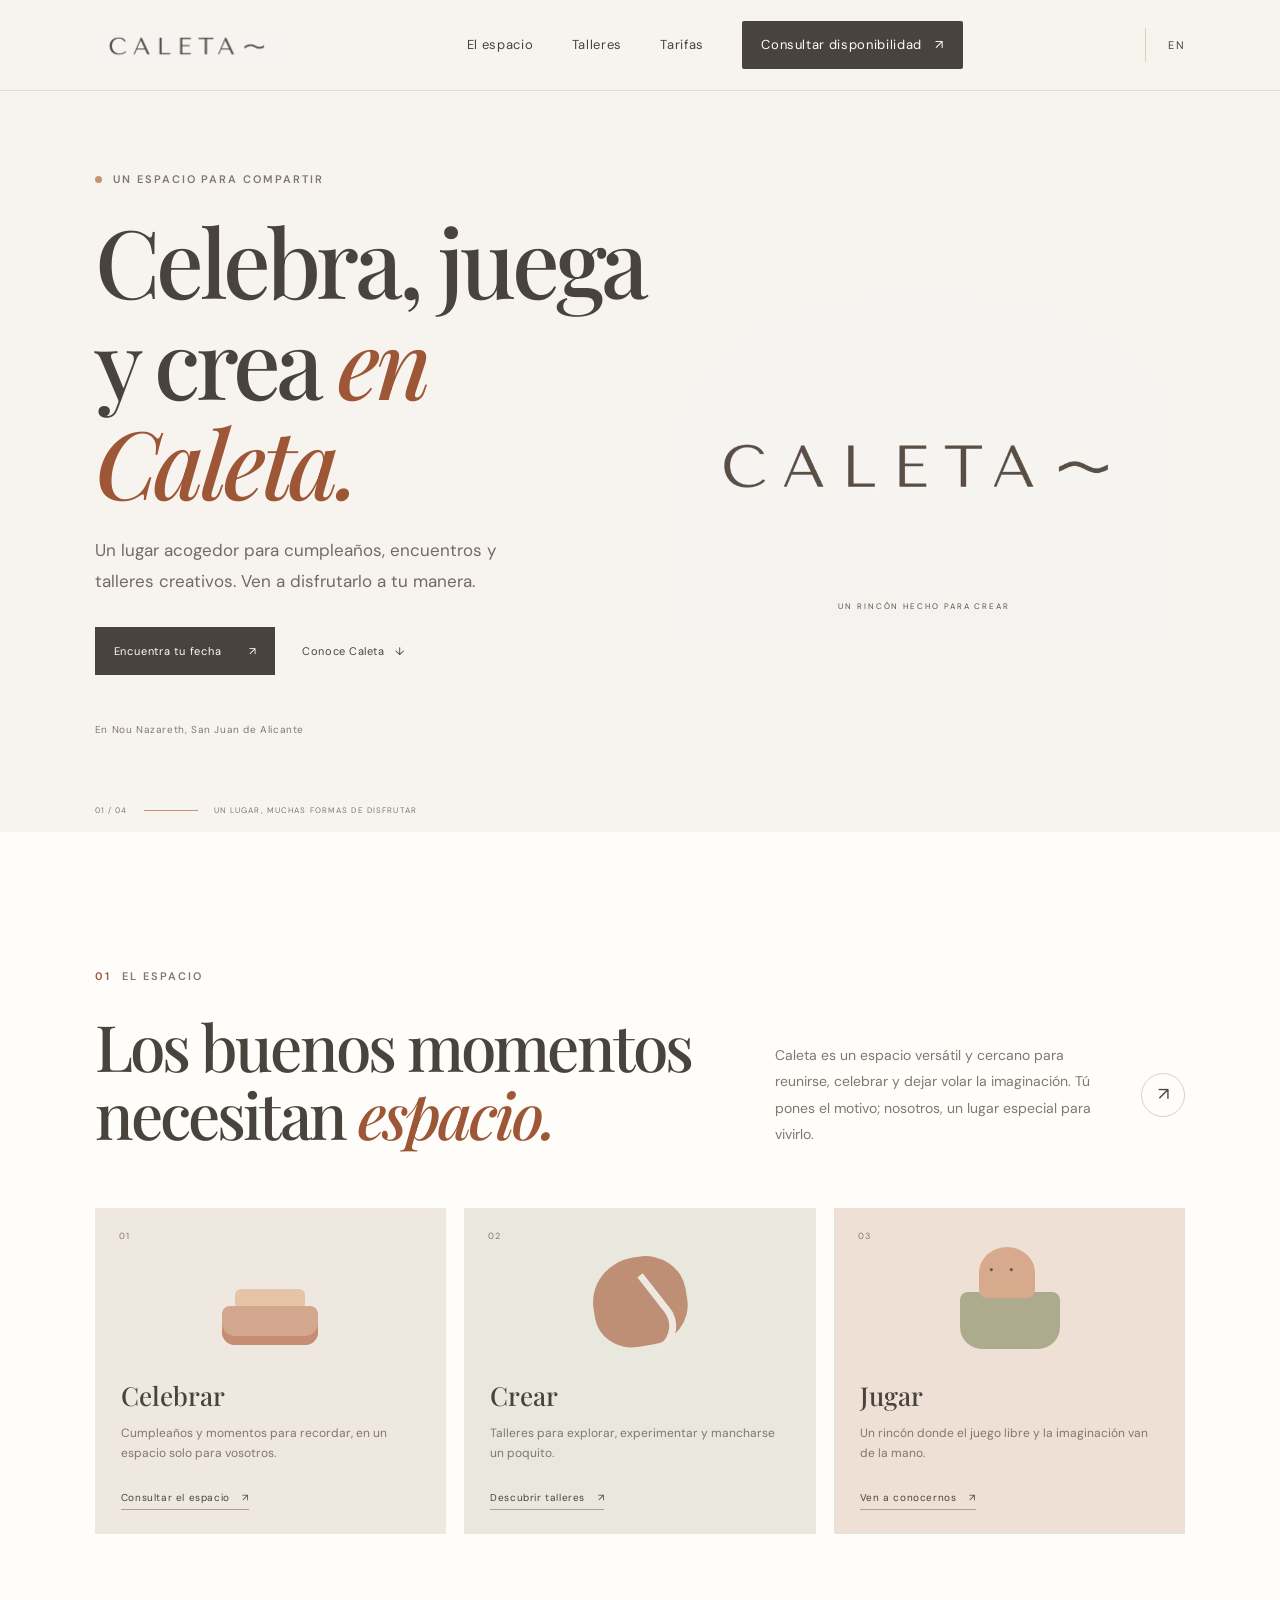
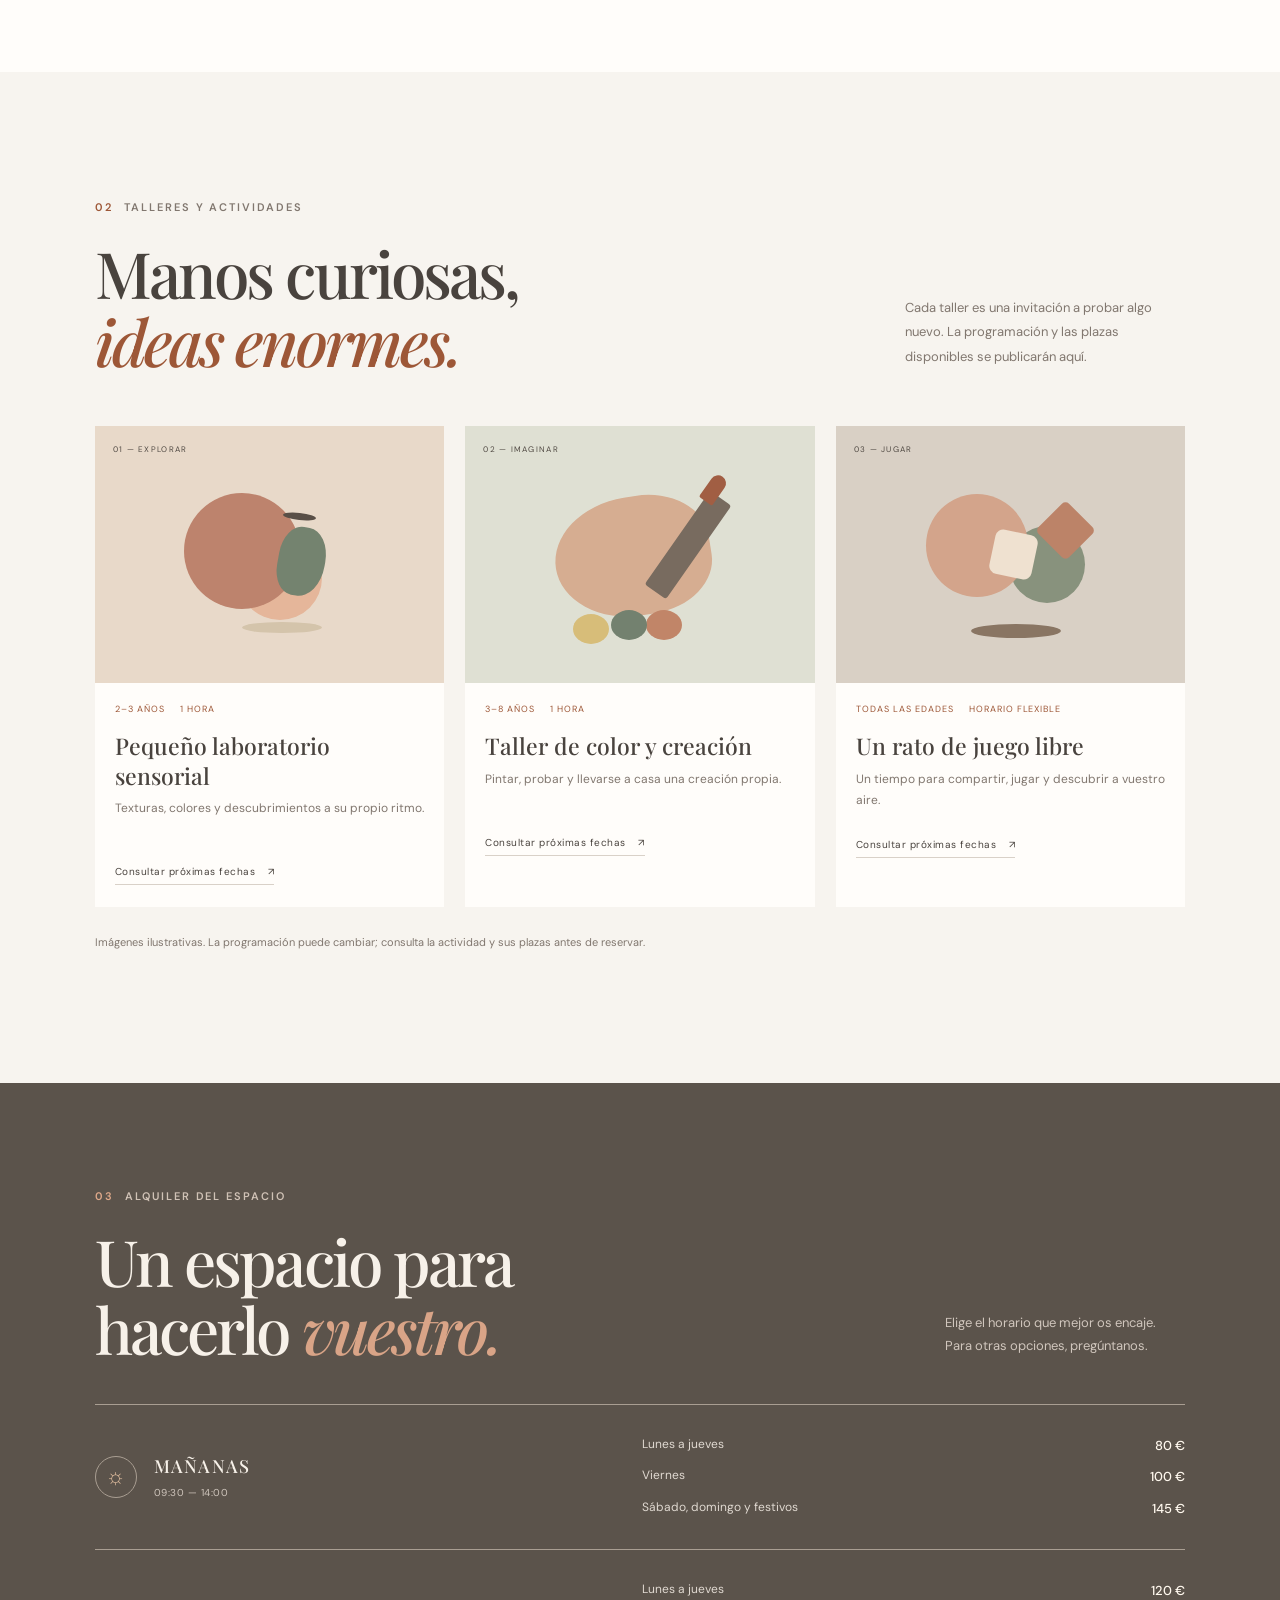
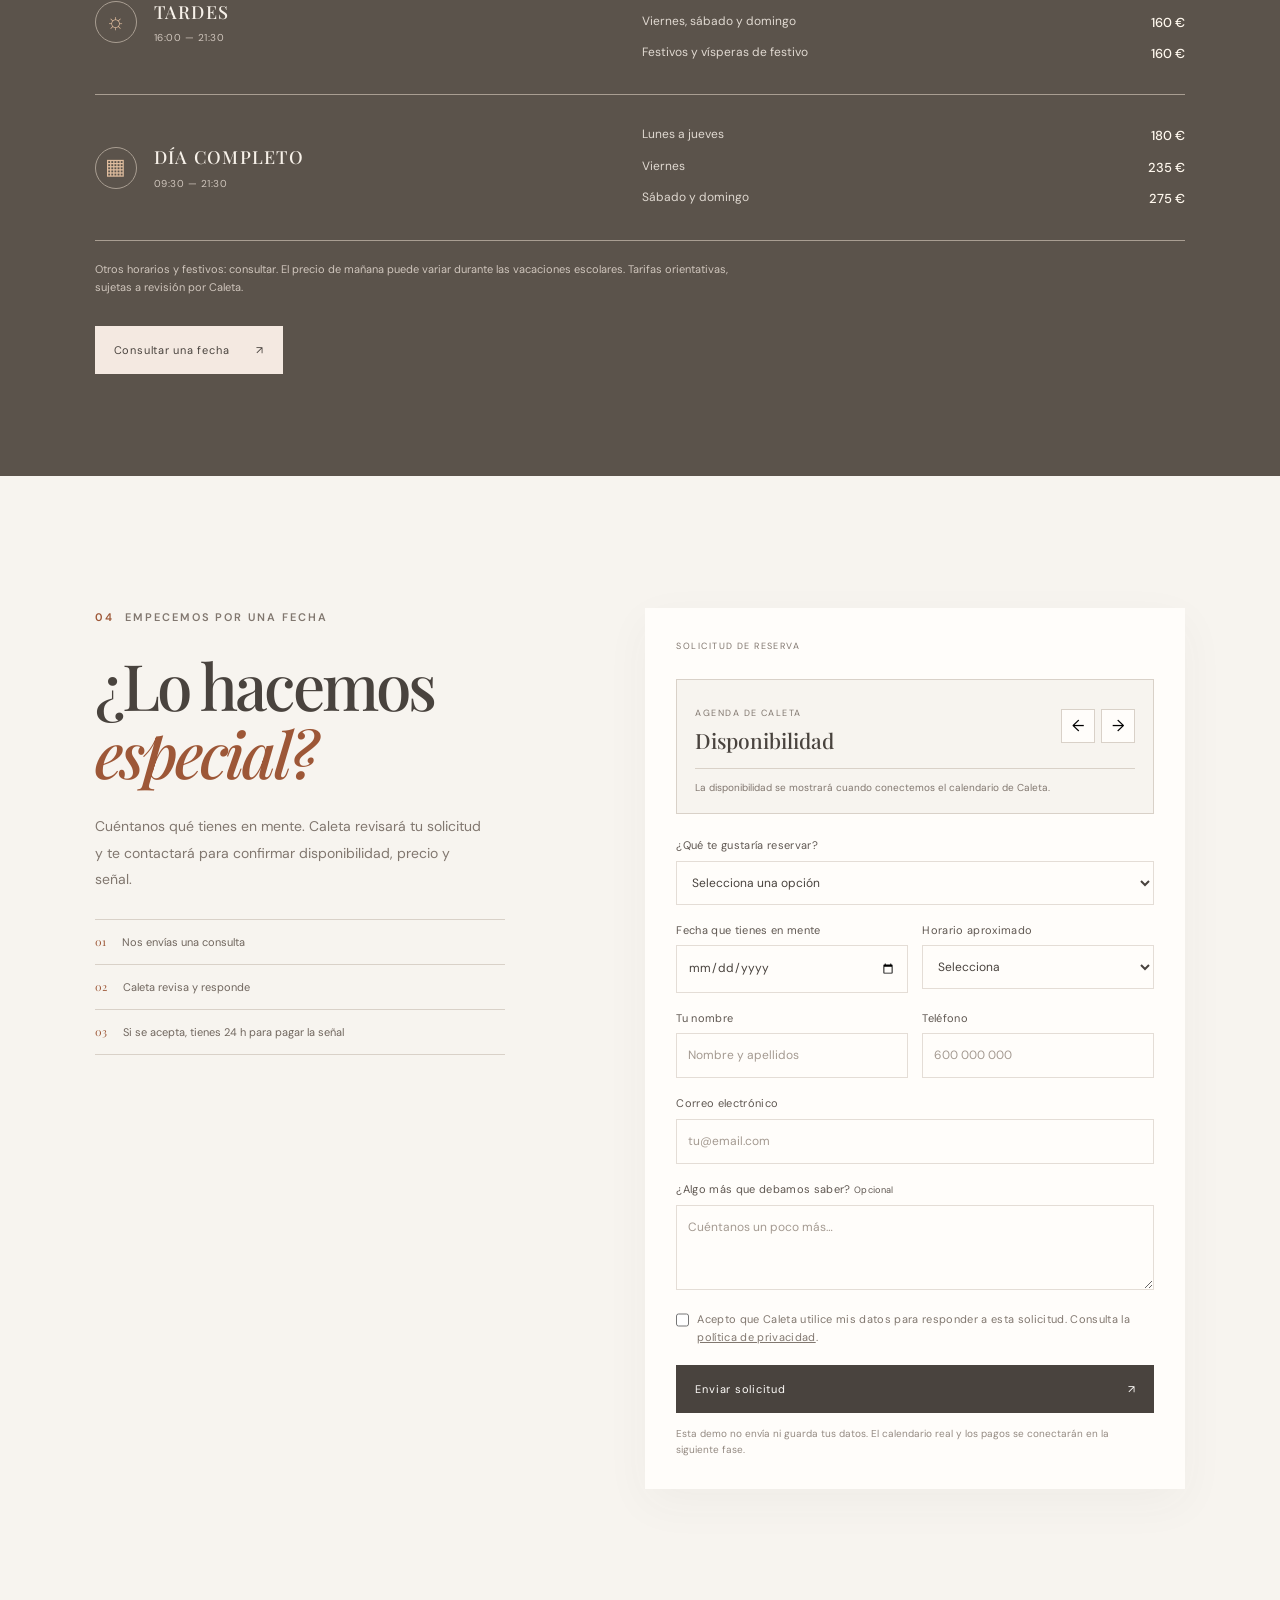
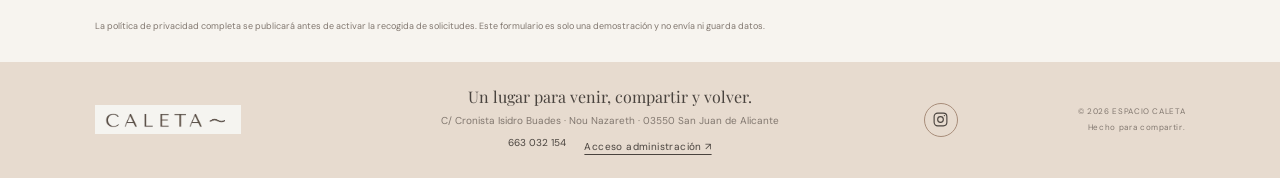
==== commit 5fac1b7b: "Simplify Caleta footer and add Instagram icon" ====
--- a/index.html
+++ b/index.html
@@ -9,7 +9,7 @@
   <link rel="preconnect" href="https://fonts.googleapis.com">
   <link rel="preconnect" href="https://fonts.gstatic.com" crossorigin>
   <link href="https://fonts.googleapis.com/css2?family=DM+Sans:wght@400;500;600;700&family=Playfair+Display:wght@500;600;700&display=swap" rel="stylesheet">
-  <link rel="stylesheet" href="styles.css?v=20261028-3">
+  <link rel="stylesheet" href="styles.css?v=20261028-4">
 </head>
 <body>
   <a class="skip-link" href="#contenido" data-i18n="skip">Saltar al contenido</a>
@@ -105,10 +105,20 @@
     </section>
 
     <section class="privacy-note section-wrap" id="privacidad"><p data-i18n="privacyNote">La política de privacidad completa se publicará antes de activar la recogida de solicitudes. Este formulario es solo una demostración y no envía ni guarda datos.</p></section>
-    <section class="contact-band"><div class="contact-mark">CALETA <span>~</span></div><p data-i18n="contactInvite">Un lugar para venir, compartir y volver.</p><a data-site-copy="instagramUrl" href="https://www.instagram.com/espacio.caleta/" target="_blank" rel="noopener noreferrer">Instagram ↗</a></section>
   </main>
 
-  <footer class="site-footer"><a class="footer-logo" href="#inicio">CALETA <span>~</span></a><div class="footer-contact"><p><span data-site-copy="address">C/ Cronista Isidro Buades · Nou Nazareth · 03550 San Juan de Alicante</span></p><a data-site-copy="phone-link" href="tel:+34663032154">663 032 154</a><a class="admin-link" href="admin.html" data-i18n="adminAccess">Acceso administración ↗</a></div><div class="footer-note"><span>© <span id="year"></span> ESPACIO CALETA</span><span data-i18n="footerNote">Hecho para compartir.</span></div></footer>
+  <footer class="site-footer">
+    <a class="footer-logo" href="#inicio" aria-label="Espacio Caleta, inicio"><img src="assets/caleta-logo-main.png" alt=""></a>
+    <div class="footer-contact">
+      <p class="footer-invite" data-i18n="contactInvite">Un lugar para venir, compartir y volver.</p>
+      <p><span data-site-copy="address">C/ Cronista Isidro Buades · Nou Nazareth · 03550 San Juan de Alicante</span></p>
+      <div class="footer-links"><a data-site-copy="phone-link" href="tel:+34663032154">663 032 154</a><a class="admin-link" href="admin.html" data-i18n="adminAccess">Acceso administración ↗</a></div>
+    </div>
+    <a class="instagram-link" data-site-copy="instagramUrl" href="https://www.instagram.com/espacio.caleta/" target="_blank" rel="noopener noreferrer" aria-label="Instagram de Espacio Caleta">
+      <svg viewBox="0 0 24 24" aria-hidden="true"><rect x="3" y="3" width="18" height="18" rx="5"/><circle cx="12" cy="12" r="4"/><circle class="instagram-dot" cx="17.5" cy="6.5" r="1"/></svg>
+    </a>
+    <div class="footer-note"><span>© <span id="year"></span> ESPACIO CALETA</span><span data-i18n="footerNote">Hecho para compartir.</span></div>
+  </footer>
   <div class="toast" id="toast" role="status" aria-live="polite"></div>
   <script src="script.js?v=20261028-1"></script>
   <script>window.CALETA_SUPABASE={url:"https://ifsrblhfxcxinhznvcwu.supabase.co",publishableKey:"sb_publishable_dvBtDJ5dkb0xPyV2M7XDuQ_7uVyeikE"};</script>
--- a/styles.css
+++ b/styles.css
@@ -54,3 +54,4 @@
 @media(max-width:650px){.hero-art{height:min(68vw,300px)}}
 .wordmark{display:block;line-height:0}.wordmark-image{display:block;width:190px;height:auto;object-fit:contain}@media(max-width:650px){.wordmark-image{width:165px}}
 .workshop-image.has-custom-image{background:#7c6e63}.workshop-photo{position:absolute;inset:0;z-index:0;width:100%;height:100%;object-fit:cover}.has-custom-image::after{content:"";position:absolute;inset:0;background:linear-gradient(180deg,#241c1726,transparent 48%,#241c1720);pointer-events:none}.has-custom-image .sensory-art,.has-custom-image .paint-art,.has-custom-image .play-artwork{display:none!important}.has-custom-image .image-label,.has-custom-image .session-image-placeholder{display:grid;place-items:center;height:100%;color:#fff9ef;font-size:52px}.session-price{font-size:11px;color:var(--clay-dark);font-weight:600}
+.site-footer{min-height:116px;padding:18px var(--gutter);background:#e7dbcf;display:grid;grid-template-columns:minmax(125px,.7fr) minmax(300px,2fr) auto minmax(150px,.7fr);align-items:center;gap:26px}.footer-logo{display:block;line-height:0}.footer-logo img{display:block;width:146px;height:auto}.footer-contact{display:flex;flex-direction:column;align-items:center;gap:3px;text-align:center;font-size:10px;line-height:1.55}.footer-contact p{margin:0}.footer-invite{font-family:var(--serif);font-size:16px;color:var(--ink)}.footer-links{display:flex;align-items:center;gap:18px}.footer-contact a{color:var(--ink)}.footer-note{display:flex;flex-direction:column;align-items:flex-end;gap:3px;color:var(--muted);font-size:8px;letter-spacing:.08em;white-space:nowrap}.instagram-link{width:34px;height:34px;border:1px solid #a88d7a;border-radius:50%;display:grid;place-items:center;color:var(--ink);transition:background .2s,color .2s}.instagram-link:hover{background:var(--ink);color:#fff}.instagram-link svg{width:17px;height:17px;fill:none;stroke:currentColor;stroke-width:1.6}.instagram-link .instagram-dot{fill:currentColor;stroke:none}@media(max-width:800px){.site-footer{grid-template-columns:1fr auto;gap:15px 18px;padding:20px var(--gutter)}.footer-logo img{width:132px}.footer-contact{grid-column:1/-1;align-items:flex-start;text-align:left}.footer-links{gap:14px}.footer-note{grid-column:1/-1;flex-direction:row;justify-content:space-between;align-items:center;border-top:1px solid #51494126;padding-top:10px}}
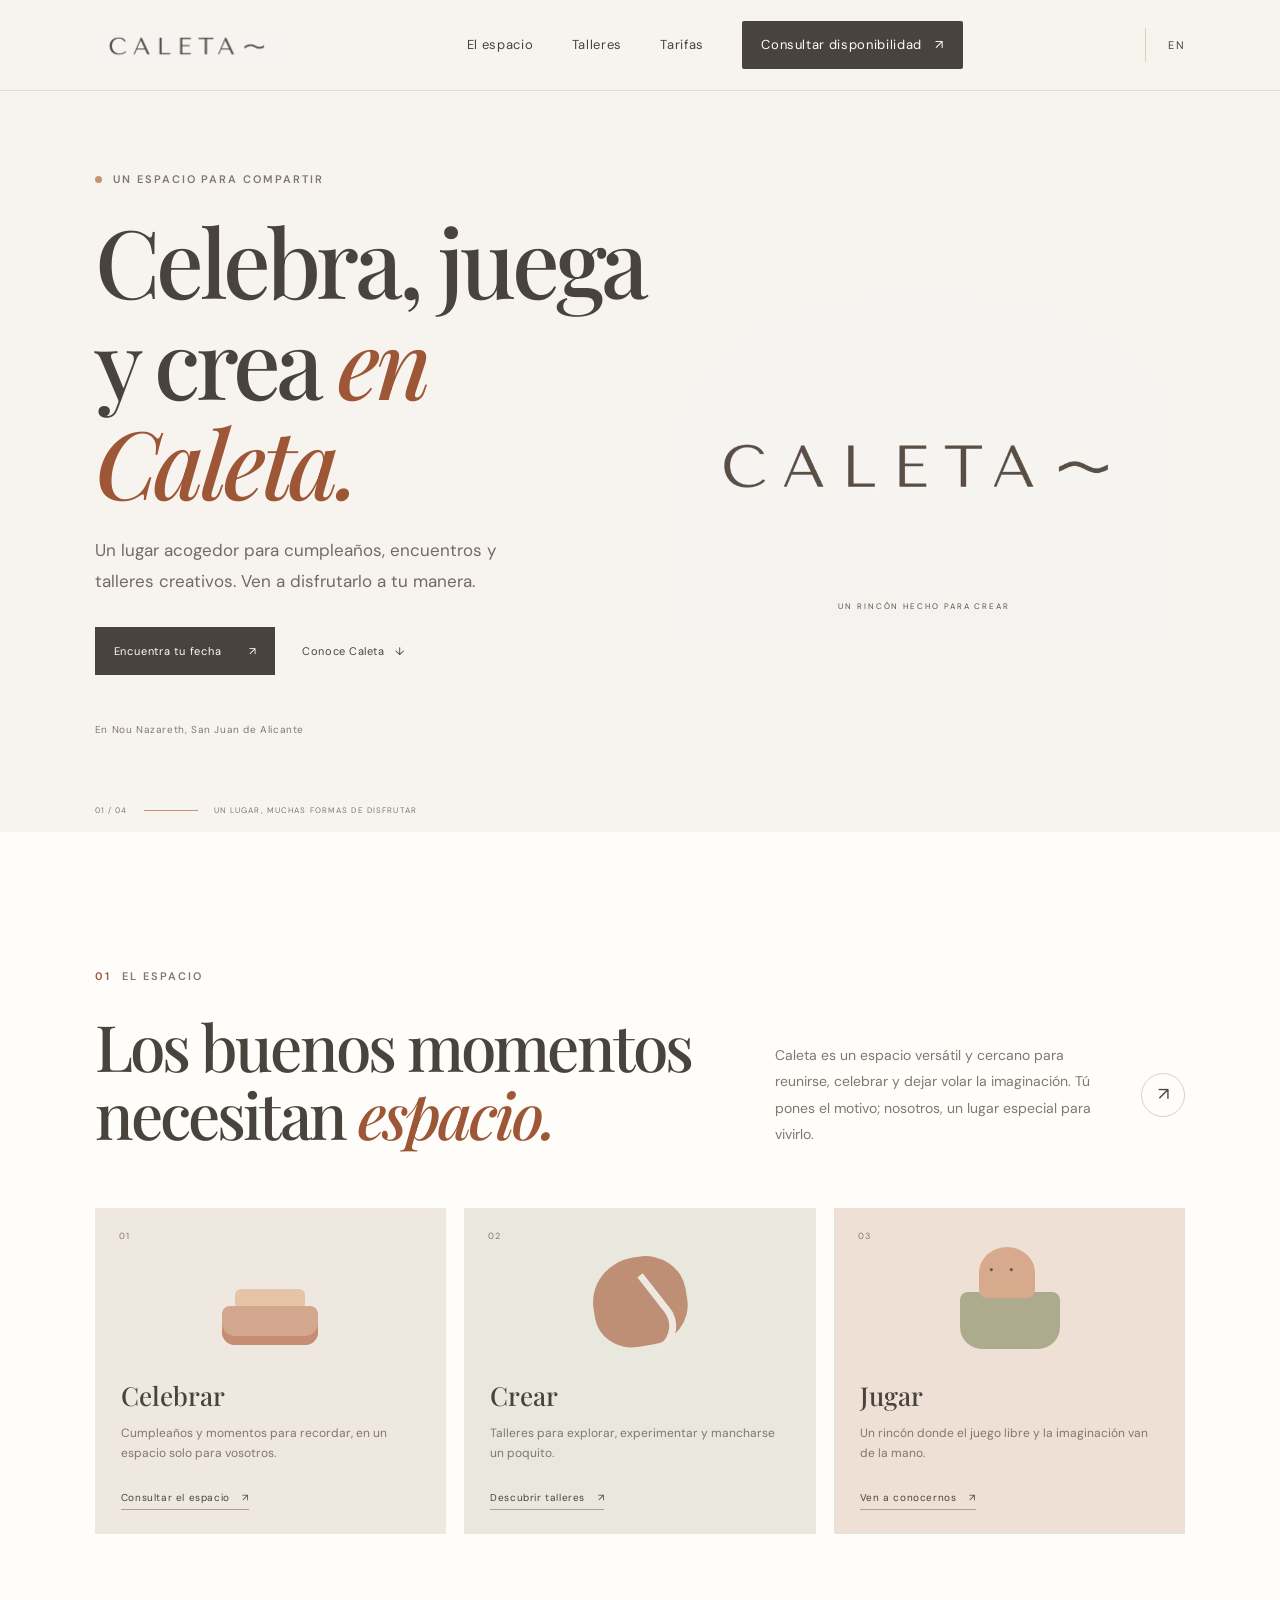
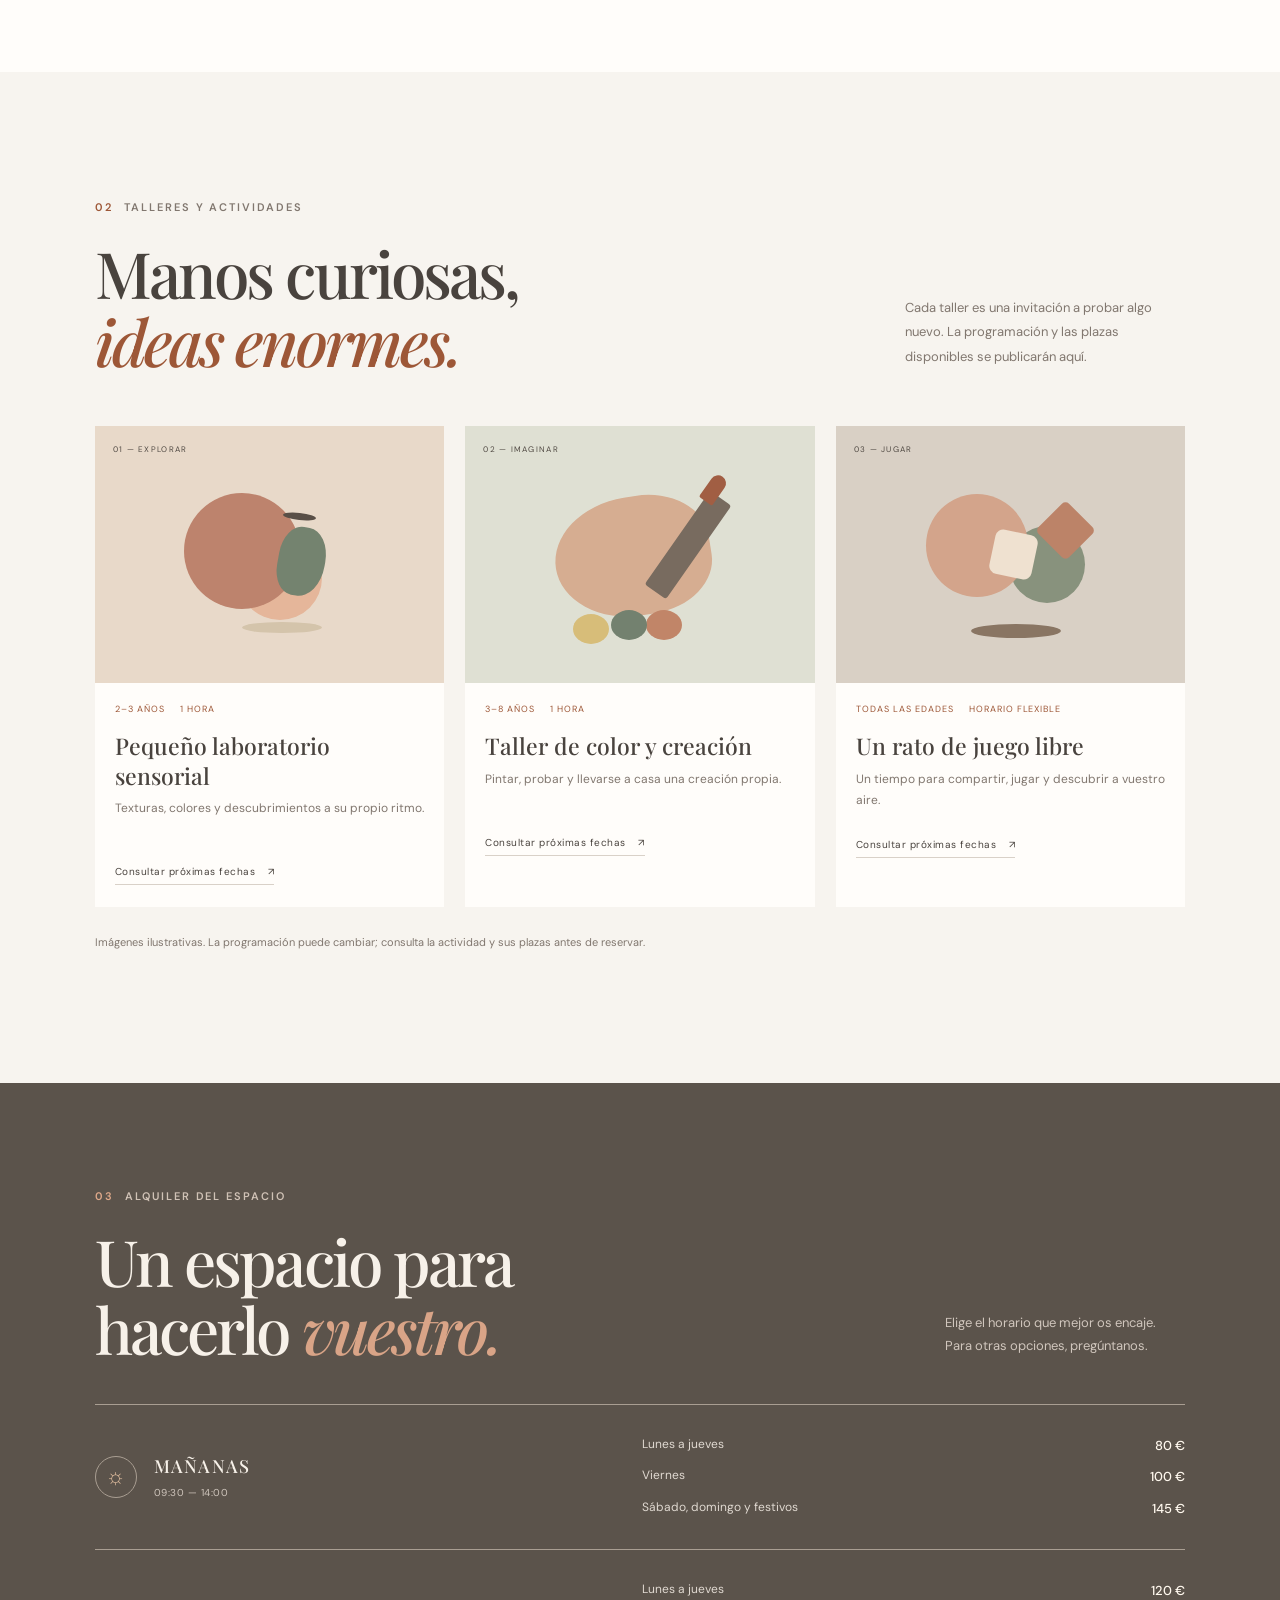
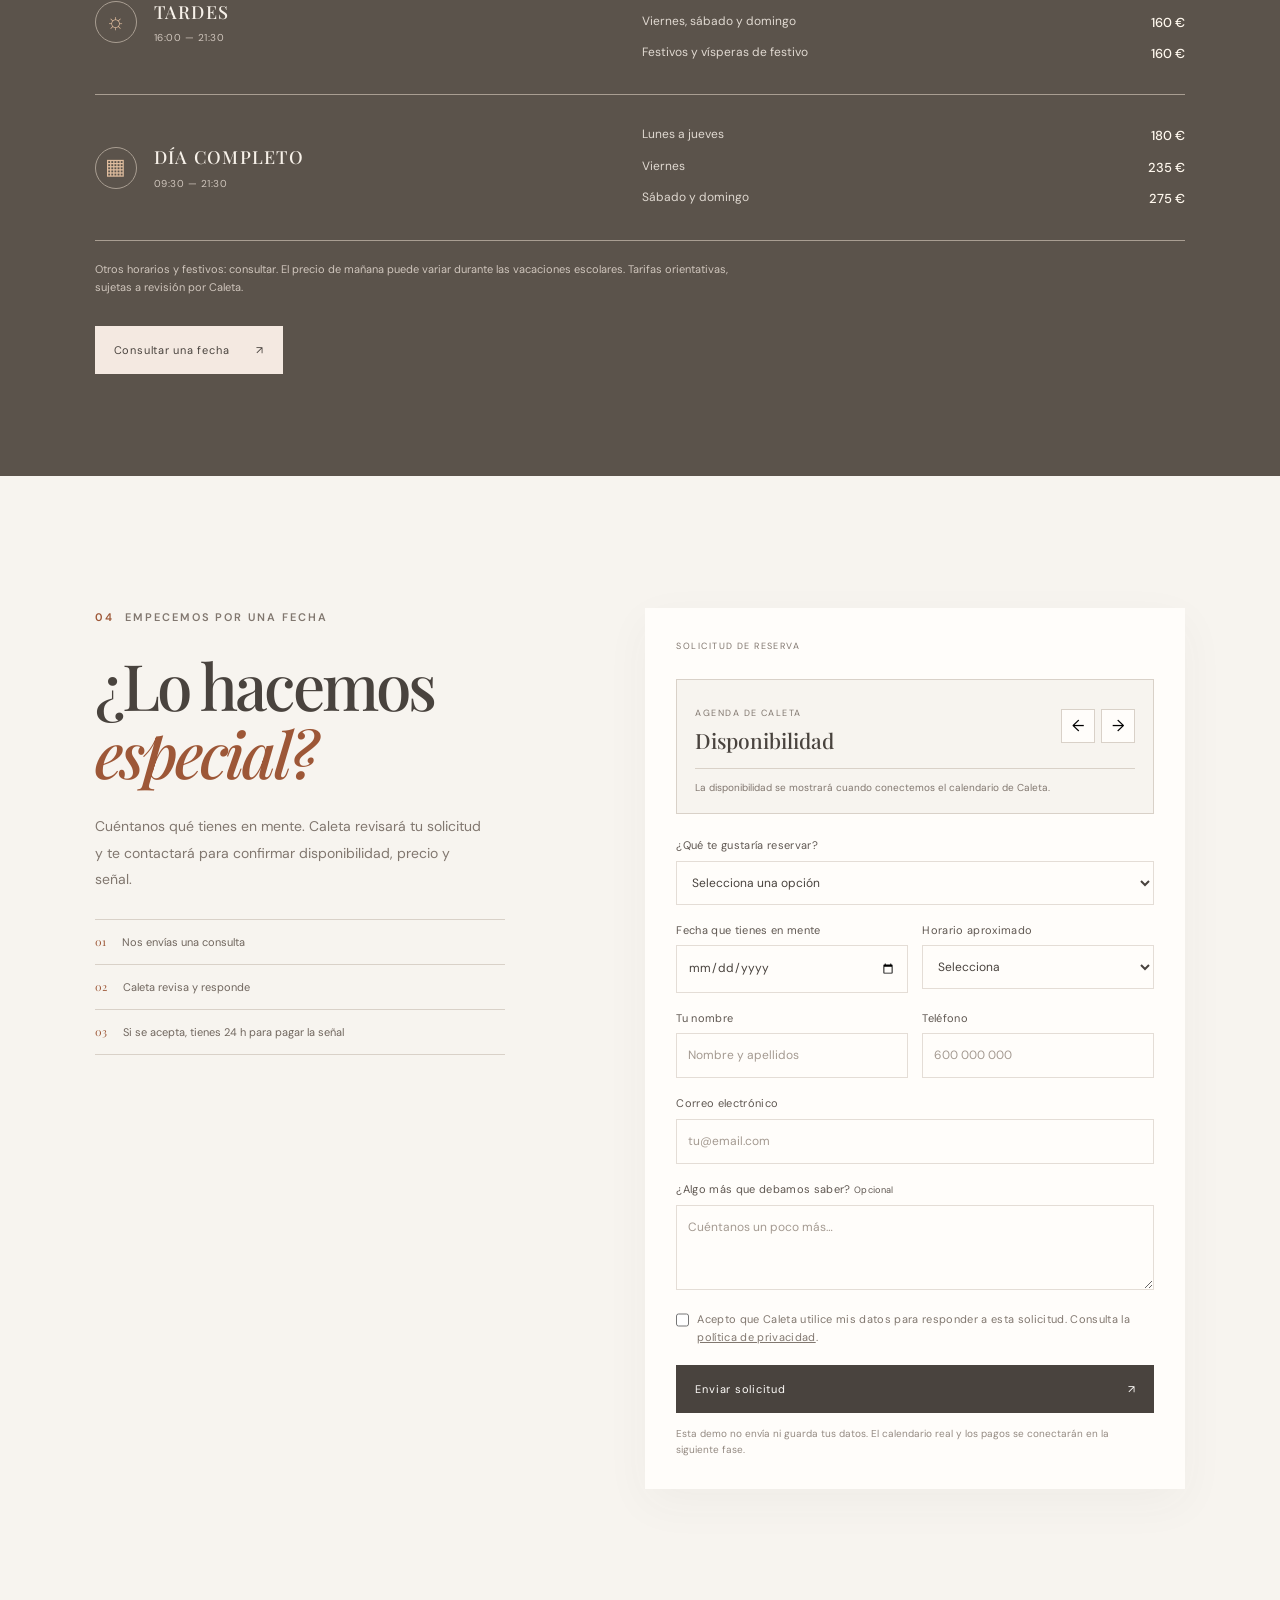
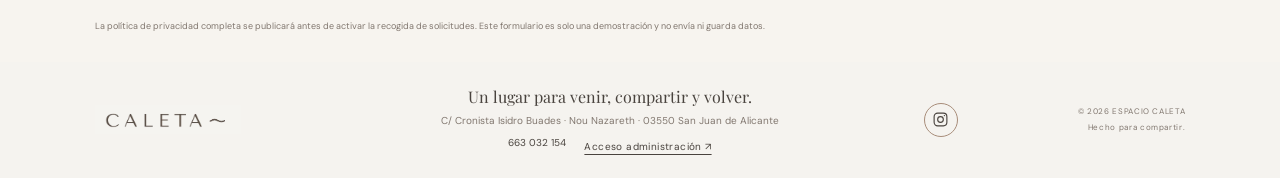
==== commit c39f3a96: "Blend footer background with Caleta logo" ====
--- a/index.html
+++ b/index.html
@@ -9,7 +9,7 @@
   <link rel="preconnect" href="https://fonts.googleapis.com">
   <link rel="preconnect" href="https://fonts.gstatic.com" crossorigin>
   <link href="https://fonts.googleapis.com/css2?family=DM+Sans:wght@400;500;600;700&family=Playfair+Display:wght@500;600;700&display=swap" rel="stylesheet">
-  <link rel="stylesheet" href="styles.css?v=20261028-4">
+  <link rel="stylesheet" href="styles.css?v=20261028-5">
 </head>
 <body>
   <a class="skip-link" href="#contenido" data-i18n="skip">Saltar al contenido</a>
--- a/styles.css
+++ b/styles.css
@@ -54,4 +54,4 @@
 @media(max-width:650px){.hero-art{height:min(68vw,300px)}}
 .wordmark{display:block;line-height:0}.wordmark-image{display:block;width:190px;height:auto;object-fit:contain}@media(max-width:650px){.wordmark-image{width:165px}}
 .workshop-image.has-custom-image{background:#7c6e63}.workshop-photo{position:absolute;inset:0;z-index:0;width:100%;height:100%;object-fit:cover}.has-custom-image::after{content:"";position:absolute;inset:0;background:linear-gradient(180deg,#241c1726,transparent 48%,#241c1720);pointer-events:none}.has-custom-image .sensory-art,.has-custom-image .paint-art,.has-custom-image .play-artwork{display:none!important}.has-custom-image .image-label,.has-custom-image .session-image-placeholder{display:grid;place-items:center;height:100%;color:#fff9ef;font-size:52px}.session-price{font-size:11px;color:var(--clay-dark);font-weight:600}
-.site-footer{min-height:116px;padding:18px var(--gutter);background:#e7dbcf;display:grid;grid-template-columns:minmax(125px,.7fr) minmax(300px,2fr) auto minmax(150px,.7fr);align-items:center;gap:26px}.footer-logo{display:block;line-height:0}.footer-logo img{display:block;width:146px;height:auto}.footer-contact{display:flex;flex-direction:column;align-items:center;gap:3px;text-align:center;font-size:10px;line-height:1.55}.footer-contact p{margin:0}.footer-invite{font-family:var(--serif);font-size:16px;color:var(--ink)}.footer-links{display:flex;align-items:center;gap:18px}.footer-contact a{color:var(--ink)}.footer-note{display:flex;flex-direction:column;align-items:flex-end;gap:3px;color:var(--muted);font-size:8px;letter-spacing:.08em;white-space:nowrap}.instagram-link{width:34px;height:34px;border:1px solid #a88d7a;border-radius:50%;display:grid;place-items:center;color:var(--ink);transition:background .2s,color .2s}.instagram-link:hover{background:var(--ink);color:#fff}.instagram-link svg{width:17px;height:17px;fill:none;stroke:currentColor;stroke-width:1.6}.instagram-link .instagram-dot{fill:currentColor;stroke:none}@media(max-width:800px){.site-footer{grid-template-columns:1fr auto;gap:15px 18px;padding:20px var(--gutter)}.footer-logo img{width:132px}.footer-contact{grid-column:1/-1;align-items:flex-start;text-align:left}.footer-links{gap:14px}.footer-note{grid-column:1/-1;flex-direction:row;justify-content:space-between;align-items:center;border-top:1px solid #51494126;padding-top:10px}}
+.site-footer{min-height:116px;padding:18px var(--gutter);background:#f5f3ef;display:grid;grid-template-columns:minmax(125px,.7fr) minmax(300px,2fr) auto minmax(150px,.7fr);align-items:center;gap:26px}.footer-logo{display:block;line-height:0}.footer-logo img{display:block;width:146px;height:auto}.footer-contact{display:flex;flex-direction:column;align-items:center;gap:3px;text-align:center;font-size:10px;line-height:1.55}.footer-contact p{margin:0}.footer-invite{font-family:var(--serif);font-size:16px;color:var(--ink)}.footer-links{display:flex;align-items:center;gap:18px}.footer-contact a{color:var(--ink)}.footer-note{display:flex;flex-direction:column;align-items:flex-end;gap:3px;color:var(--muted);font-size:8px;letter-spacing:.08em;white-space:nowrap}.instagram-link{width:34px;height:34px;border:1px solid #a88d7a;border-radius:50%;display:grid;place-items:center;color:var(--ink);transition:background .2s,color .2s}.instagram-link:hover{background:var(--ink);color:#fff}.instagram-link svg{width:17px;height:17px;fill:none;stroke:currentColor;stroke-width:1.6}.instagram-link .instagram-dot{fill:currentColor;stroke:none}@media(max-width:800px){.site-footer{grid-template-columns:1fr auto;gap:15px 18px;padding:20px var(--gutter)}.footer-logo img{width:132px}.footer-contact{grid-column:1/-1;align-items:flex-start;text-align:left}.footer-links{gap:14px}.footer-note{grid-column:1/-1;flex-direction:row;justify-content:space-between;align-items:center;border-top:1px solid #51494126;padding-top:10px}}
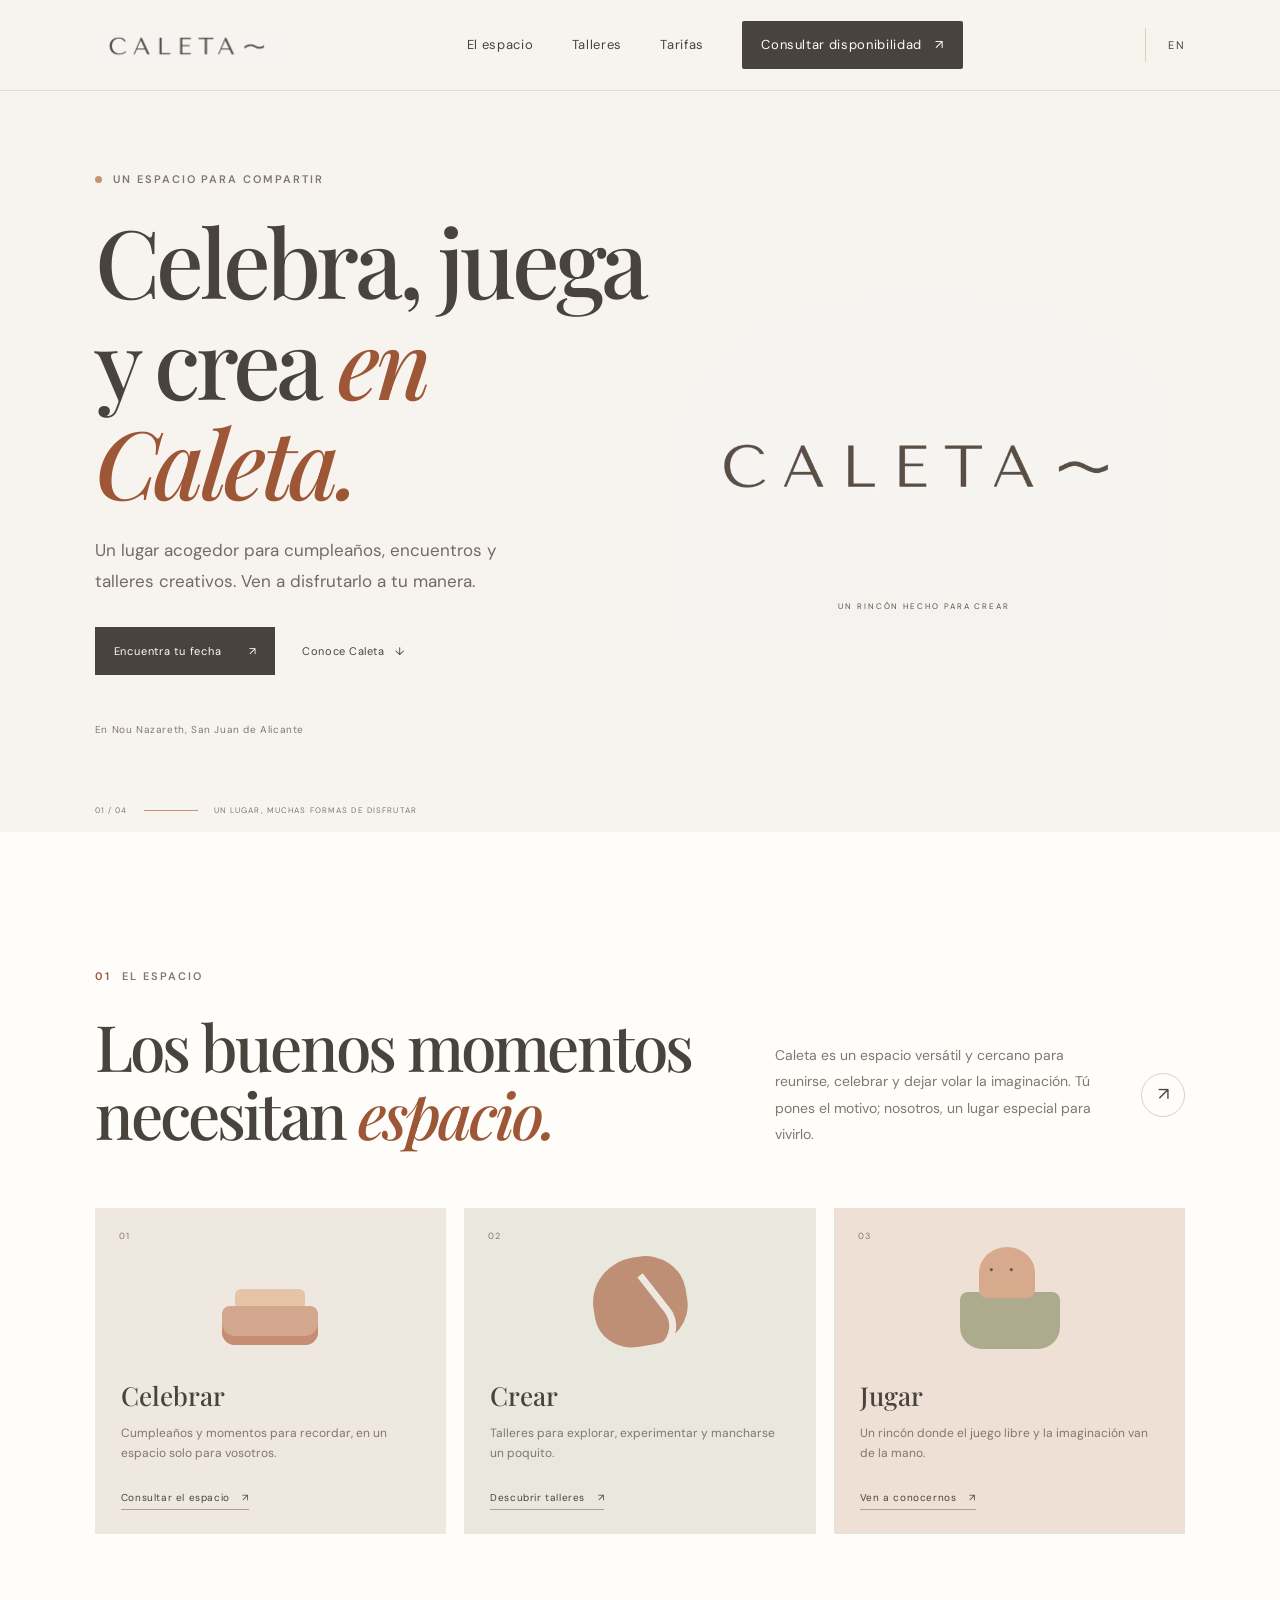
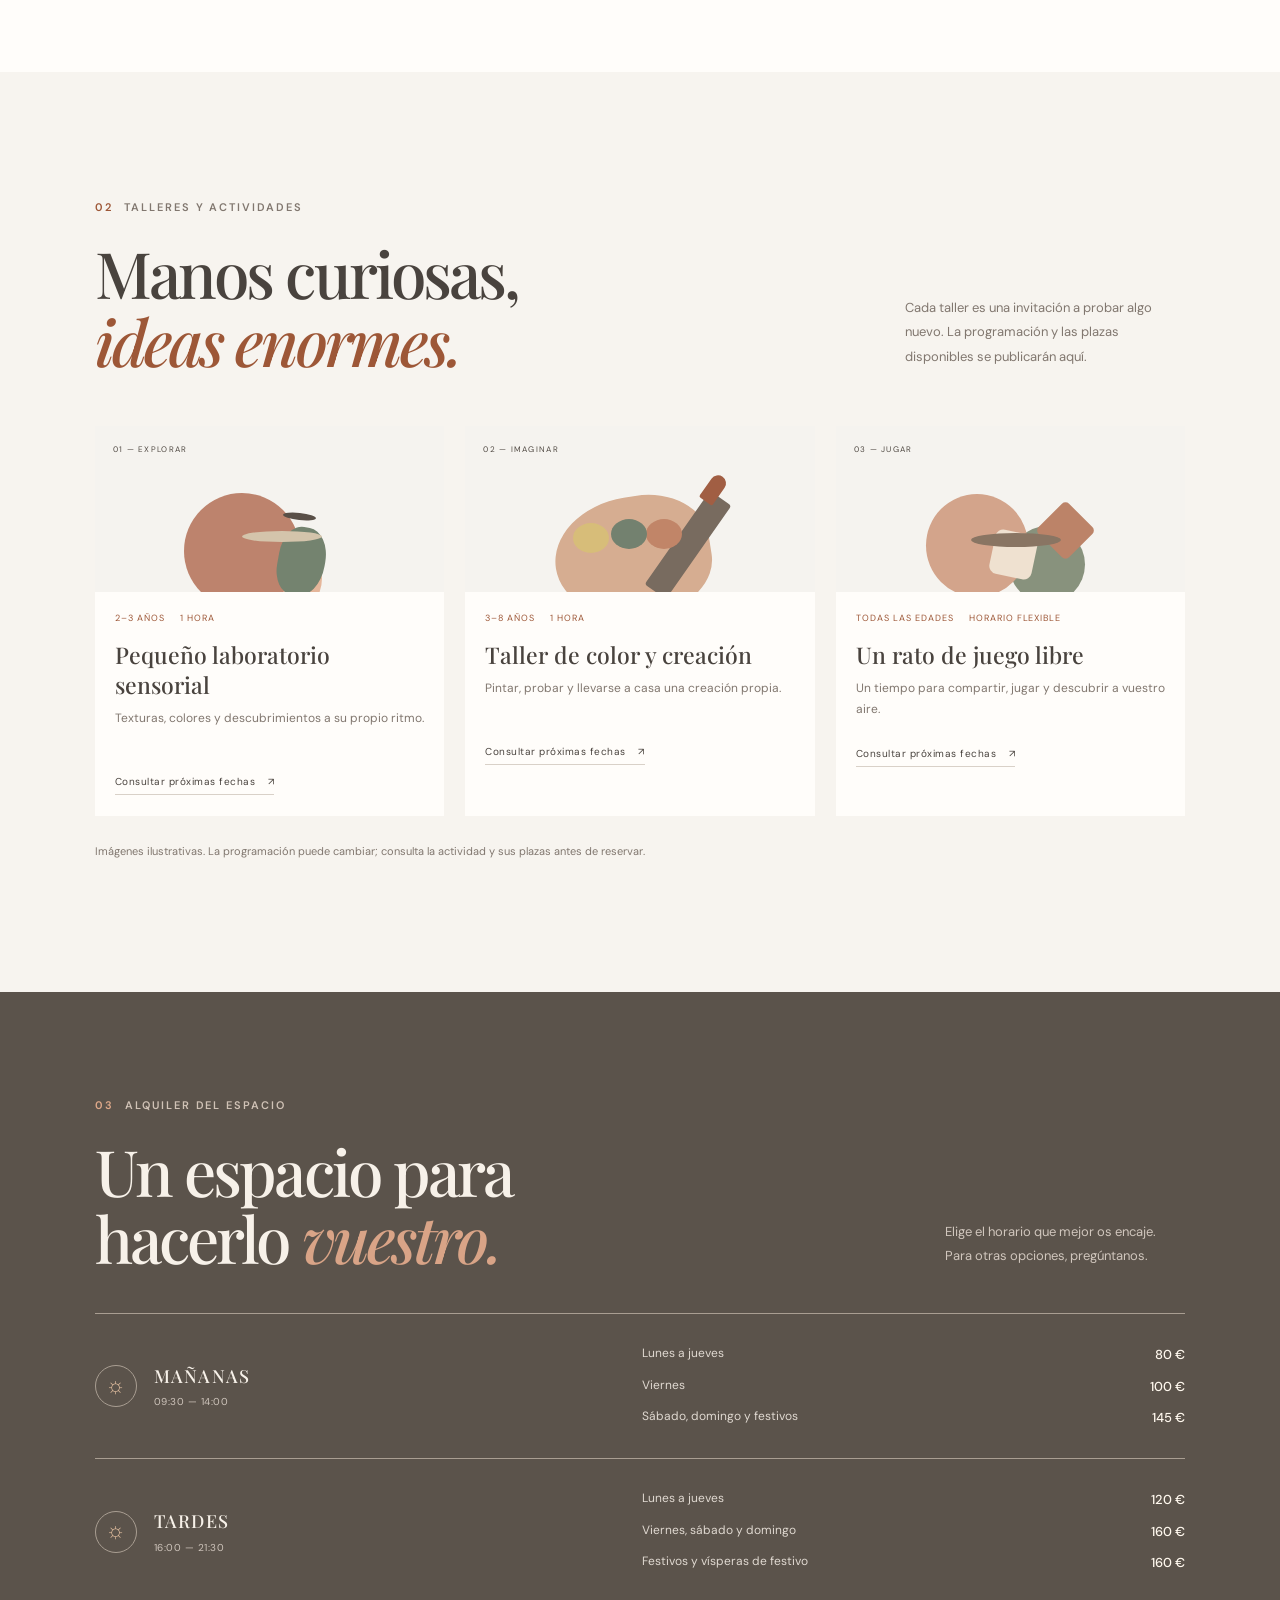
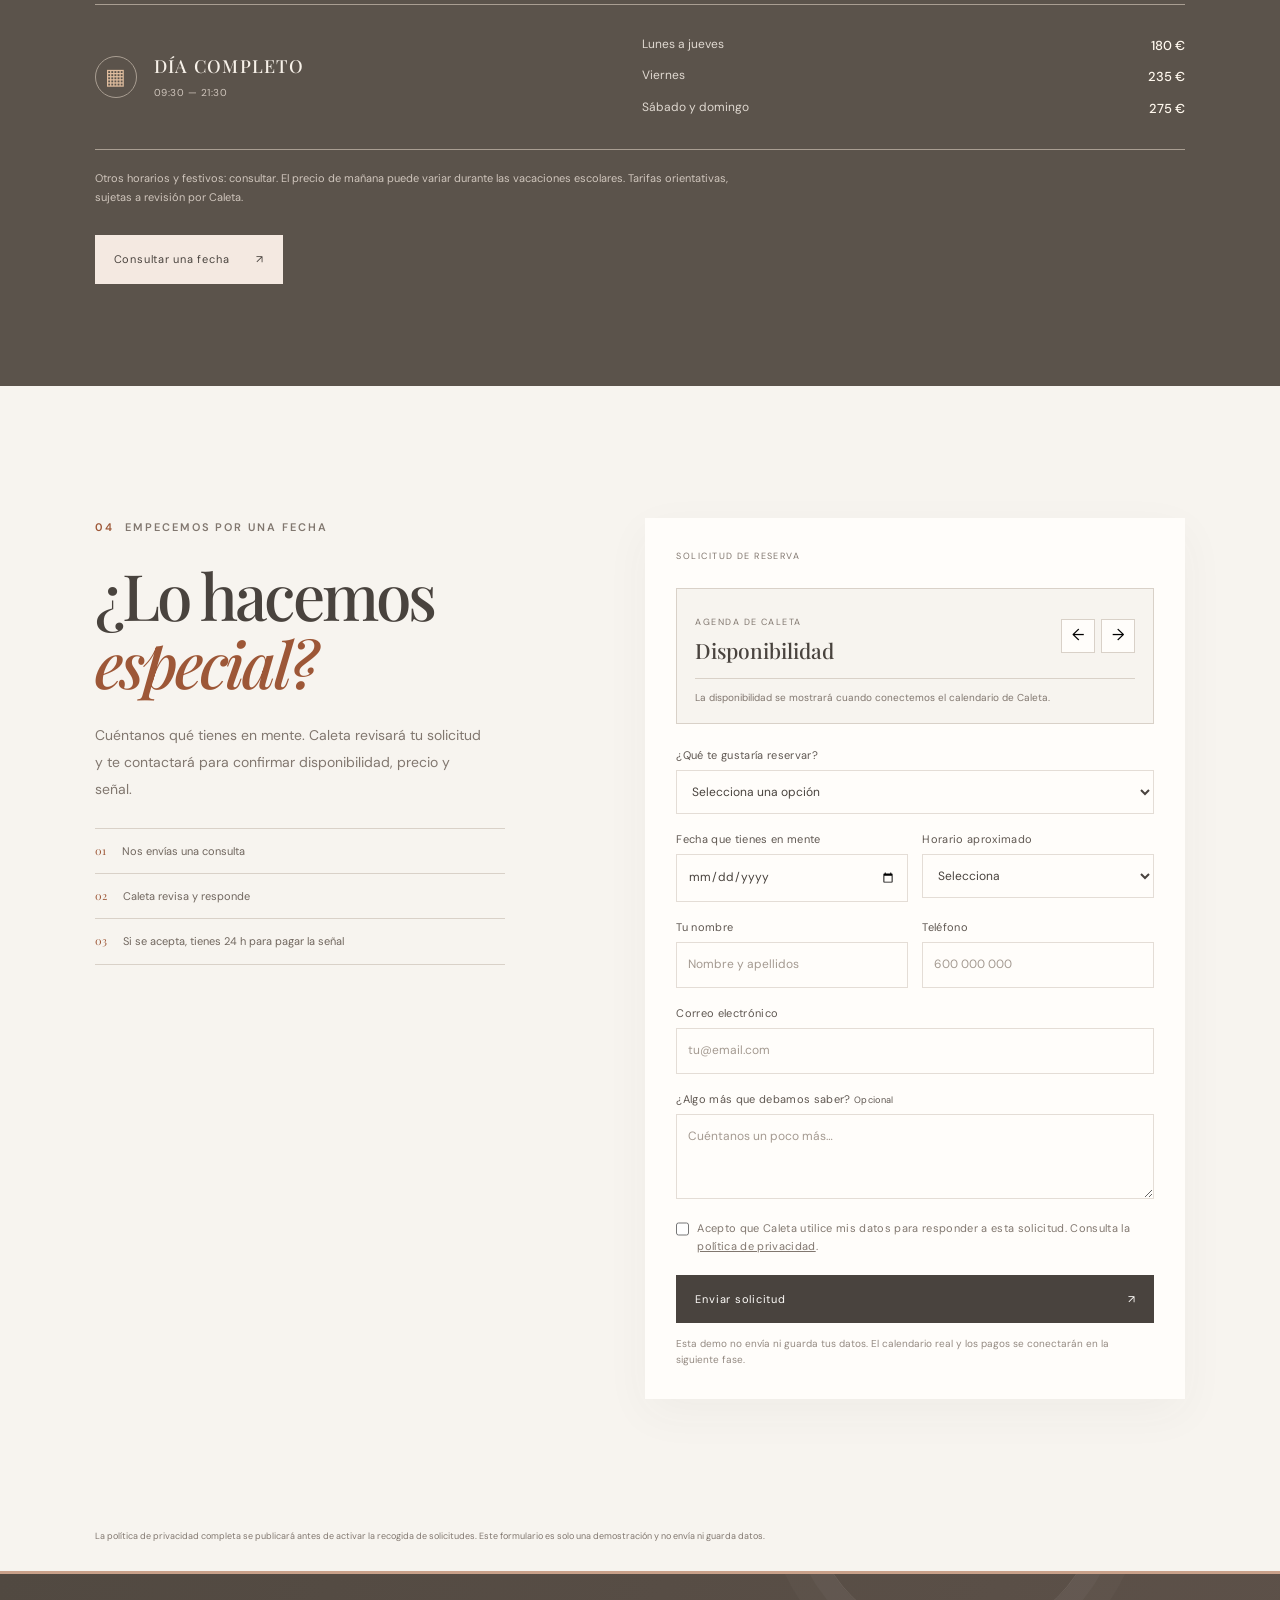
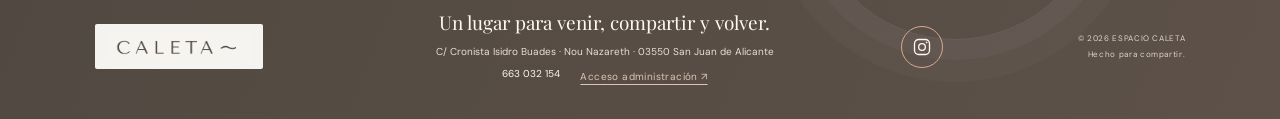
==== commit df80fb7f: "Sharpen workshop images and enrich footer" ====
--- a/index.html
+++ b/index.html
@@ -9,7 +9,7 @@
   <link rel="preconnect" href="https://fonts.googleapis.com">
   <link rel="preconnect" href="https://fonts.gstatic.com" crossorigin>
   <link href="https://fonts.googleapis.com/css2?family=DM+Sans:wght@400;500;600;700&family=Playfair+Display:wght@500;600;700&display=swap" rel="stylesheet">
-  <link rel="stylesheet" href="styles.css?v=20261028-5">
+  <link rel="stylesheet" href="styles.css?v=20261028-6">
 </head>
 <body>
   <a class="skip-link" href="#contenido" data-i18n="skip">Saltar al contenido</a>
@@ -62,9 +62,9 @@
     <section class="workshops section-wrap" id="talleres">
       <div class="section-heading"><div><div class="section-kicker"><span>02</span><span data-i18n="workshopKicker">TALLERES Y ACTIVIDADES</span></div><h2 data-i18n="workshopTitle">Manos curiosas,<br><em>ideas enormes.</em></h2></div><p data-i18n="workshopText">Cada taller es una invitación a probar algo nuevo. La programación y las plazas disponibles se publicarán aquí.</p></div>
       <div class="workshop-grid">
-        <article class="workshop-card"><div class="workshop-image image-sensory" data-site-image="featured1" role="img" aria-label="Ilustración de materiales para un taller sensorial"><span class="image-label">01 — EXPLORAR</span><div class="sensory-art"><i></i><b></b><span></span><em></em></div></div><div class="workshop-info"><div class="workshop-meta"><span data-i18n="ageLabel">2–3 AÑOS</span><span data-i18n="durationOne">1 HORA</span></div><h3 data-i18n="sensoryTitle">Pequeño laboratorio sensorial</h3><p data-i18n="sensoryText">Texturas, colores y descubrimientos a su propio ritmo.</p><a href="#reservar" data-workshop="sensorial" data-i18n="workshopRequest">Consultar próximas fechas <span>↗</span></a></div></article>
-        <article class="workshop-card"><div class="workshop-image image-art" data-site-image="featured2" role="img" aria-label="Ilustración de pinturas y pinceles para un taller artístico"><span class="image-label">02 — IMAGINAR</span><div class="paint-art"><i></i><b></b><span></span><em></em></div></div><div class="workshop-info"><div class="workshop-meta"><span data-i18n="ageLabelTwo">3–8 AÑOS</span><span data-i18n="durationOne">1 HORA</span></div><h3 data-i18n="colorTitle">Taller de color y creación</h3><p data-i18n="colorText">Pintar, probar y llevarse a casa una creación propia.</p><a href="#reservar" data-workshop="creativo" data-i18n="workshopRequest">Consultar próximas fechas <span>↗</span></a></div></article>
-        <article class="workshop-card"><div class="workshop-image image-play" data-site-image="featured3" role="img" aria-label="Ilustración de juego libre y construcción"><span class="image-label">03 — JUGAR</span><div class="play-artwork"><i></i><b></b><span></span><em></em></div></div><div class="workshop-info"><div class="workshop-meta"><span data-i18n="ageLabelThree">TODAS LAS EDADES</span><span data-i18n="flexTime">HORARIO FLEXIBLE</span></div><h3 data-i18n="freeTitle">Un rato de juego libre</h3><p data-i18n="freeText">Un tiempo para compartir, jugar y descubrir a vuestro aire.</p><a href="#reservar" data-workshop="juego" data-i18n="workshopRequest">Consultar próximas fechas <span>↗</span></a></div></article>
+        <article class="workshop-card"><div class="workshop-image image-sensory" data-site-image="featured1" data-default-image="assets/workshop-sensory-sharp.webp" role="img" aria-label="Cartel del taller sensorial, con un monstruo verde, lápices de colores y el título Taller Sensorial"><span class="image-label">01 — EXPLORAR</span><div class="sensory-art"><i></i><b></b><span></span><em></em></div></div><div class="workshop-info"><div class="workshop-meta"><span data-i18n="ageLabel">2–3 AÑOS</span><span data-i18n="durationOne">1 HORA</span></div><h3 data-i18n="sensoryTitle">Pequeño laboratorio sensorial</h3><p data-i18n="sensoryText">Texturas, colores y descubrimientos a su propio ritmo.</p><a href="#reservar" data-workshop="sensorial" data-i18n="workshopRequest">Consultar próximas fechas <span>↗</span></a></div></article>
+        <article class="workshop-card"><div class="workshop-image image-art" data-site-image="featured2" data-default-image="assets/workshop-art-sharp.webp" role="img" aria-label="Cartel del taller creativo de decoración de bolsas, con materiales de pintura en una mesa"><span class="image-label">02 — IMAGINAR</span><div class="paint-art"><i></i><b></b><span></span><em></em></div></div><div class="workshop-info"><div class="workshop-meta"><span data-i18n="ageLabelTwo">3–8 AÑOS</span><span data-i18n="durationOne">1 HORA</span></div><h3 data-i18n="colorTitle">Taller de color y creación</h3><p data-i18n="colorText">Pintar, probar y llevarse a casa una creación propia.</p><a href="#reservar" data-workshop="creativo" data-i18n="workshopRequest">Consultar próximas fechas <span>↗</span></a></div></article>
+        <article class="workshop-card"><div class="workshop-image image-play" data-site-image="featured3" data-default-image="assets/workshop-play-sharp.webp" role="img" aria-label="Cartel de Caleta con fondo de rayas cálidas y el texto Ven a pasar la tarde a Caleta"><span class="image-label">03 — JUGAR</span><div class="play-artwork"><i></i><b></b><span></span><em></em></div></div><div class="workshop-info"><div class="workshop-meta"><span data-i18n="ageLabelThree">TODAS LAS EDADES</span><span data-i18n="flexTime">HORARIO FLEXIBLE</span></div><h3 data-i18n="freeTitle">Un rato de juego libre</h3><p data-i18n="freeText">Un tiempo para compartir, jugar y descubrir a vuestro aire.</p><a href="#reservar" data-workshop="juego" data-i18n="workshopRequest">Consultar próximas fechas <span>↗</span></a></div></article>
       </div>
       <p class="editorial-note" data-i18n="workshopNote">Imágenes ilustrativas. La programación puede cambiar; consulta la actividad y sus plazas antes de reservar.</p>
     </section>
@@ -122,7 +122,7 @@
   <div class="toast" id="toast" role="status" aria-live="polite"></div>
   <script src="script.js?v=20261028-1"></script>
   <script>window.CALETA_SUPABASE={url:"https://ifsrblhfxcxinhznvcwu.supabase.co",publishableKey:"sb_publishable_dvBtDJ5dkb0xPyV2M7XDuQ_7uVyeikE"};</script>
-  <script type="module" src="public-content.js?v=20261028-3"></script>
+  <script type="module" src="public-content.js?v=20261028-4"></script>
   <script type="module" src="public-calendar.js?v=20261027-1"></script>
 </body>
 </html>
--- a/styles.css
+++ b/styles.css
@@ -55,3 +55,5 @@
 .wordmark{display:block;line-height:0}.wordmark-image{display:block;width:190px;height:auto;object-fit:contain}@media(max-width:650px){.wordmark-image{width:165px}}
 .workshop-image.has-custom-image{background:#7c6e63}.workshop-photo{position:absolute;inset:0;z-index:0;width:100%;height:100%;object-fit:cover}.has-custom-image::after{content:"";position:absolute;inset:0;background:linear-gradient(180deg,#241c1726,transparent 48%,#241c1720);pointer-events:none}.has-custom-image .sensory-art,.has-custom-image .paint-art,.has-custom-image .play-artwork{display:none!important}.has-custom-image .image-label,.has-custom-image .session-image-placeholder{display:grid;place-items:center;height:100%;color:#fff9ef;font-size:52px}.session-price{font-size:11px;color:var(--clay-dark);font-weight:600}
 .site-footer{min-height:116px;padding:18px var(--gutter);background:#f5f3ef;display:grid;grid-template-columns:minmax(125px,.7fr) minmax(300px,2fr) auto minmax(150px,.7fr);align-items:center;gap:26px}.footer-logo{display:block;line-height:0}.footer-logo img{display:block;width:146px;height:auto}.footer-contact{display:flex;flex-direction:column;align-items:center;gap:3px;text-align:center;font-size:10px;line-height:1.55}.footer-contact p{margin:0}.footer-invite{font-family:var(--serif);font-size:16px;color:var(--ink)}.footer-links{display:flex;align-items:center;gap:18px}.footer-contact a{color:var(--ink)}.footer-note{display:flex;flex-direction:column;align-items:flex-end;gap:3px;color:var(--muted);font-size:8px;letter-spacing:.08em;white-space:nowrap}.instagram-link{width:34px;height:34px;border:1px solid #a88d7a;border-radius:50%;display:grid;place-items:center;color:var(--ink);transition:background .2s,color .2s}.instagram-link:hover{background:var(--ink);color:#fff}.instagram-link svg{width:17px;height:17px;fill:none;stroke:currentColor;stroke-width:1.6}.instagram-link .instagram-dot{fill:currentColor;stroke:none}@media(max-width:800px){.site-footer{grid-template-columns:1fr auto;gap:15px 18px;padding:20px var(--gutter)}.footer-logo img{width:132px}.footer-contact{grid-column:1/-1;align-items:flex-start;text-align:left}.footer-links{gap:14px}.footer-note{grid-column:1/-1;flex-direction:row;justify-content:space-between;align-items:center;border-top:1px solid #51494126;padding-top:10px}}
+.workshop-image[data-site-image]{height:auto;aspect-ratio:2.1/1;background:#f5f3ef}.workshop-image[data-site-image] .workshop-photo{object-fit:contain;image-rendering:auto;filter:contrast(1.025) saturate(1.035)}.workshop-image[data-site-image].has-custom-image::after{display:none}.workshop-image[data-site-image].has-custom-image .image-label{display:none!important}
+.site-footer{position:relative;isolation:isolate;min-height:148px;padding:25px var(--gutter);overflow:hidden;border-top:3px solid #c9a18a;background:linear-gradient(112deg,#514941 0%,#5d5149 100%);color:#f7f4ef;grid-template-columns:minmax(160px,.8fr) minmax(300px,2fr) auto minmax(160px,.8fr);gap:28px}.site-footer::after{content:"";position:absolute;z-index:-1;width:290px;height:290px;right:14%;top:-226px;border:1px solid #f7f4ef18;border-radius:50%;box-shadow:0 0 0 20px #f7f4ef08,0 0 0 42px #f7f4ef06}.footer-logo{width:max-content;padding:8px 11px;border-radius:2px;background:#f5f3ef}.footer-logo img{width:146px}.footer-contact{color:#e9dfd6}.footer-invite{margin-bottom:3px!important;color:#fff8ef;font-family:var(--serif);font-size:19px}.footer-links{gap:20px}.footer-contact a{color:#fff8ef}.footer-contact .admin-link{color:#dfc4b3}.footer-note{color:#dfd4ca;font-size:8px}.instagram-link{width:42px;height:42px;border:1px solid #d4a98f;color:#fff8ef}.instagram-link:hover{background:#d4a98f;color:#514941}.instagram-link svg{width:20px;height:20px}@media(max-width:800px){.site-footer{grid-template-columns:1fr auto;gap:15px 18px;padding:22px var(--gutter)}.footer-logo img{width:132px}.footer-contact{grid-column:1/-1;align-items:flex-start;text-align:left}.footer-invite{font-size:18px}.footer-links{gap:16px}.footer-note{grid-column:1/-1;flex-direction:row;justify-content:space-between;align-items:center;border-top:1px solid #f7f4ef30;padding-top:11px}}
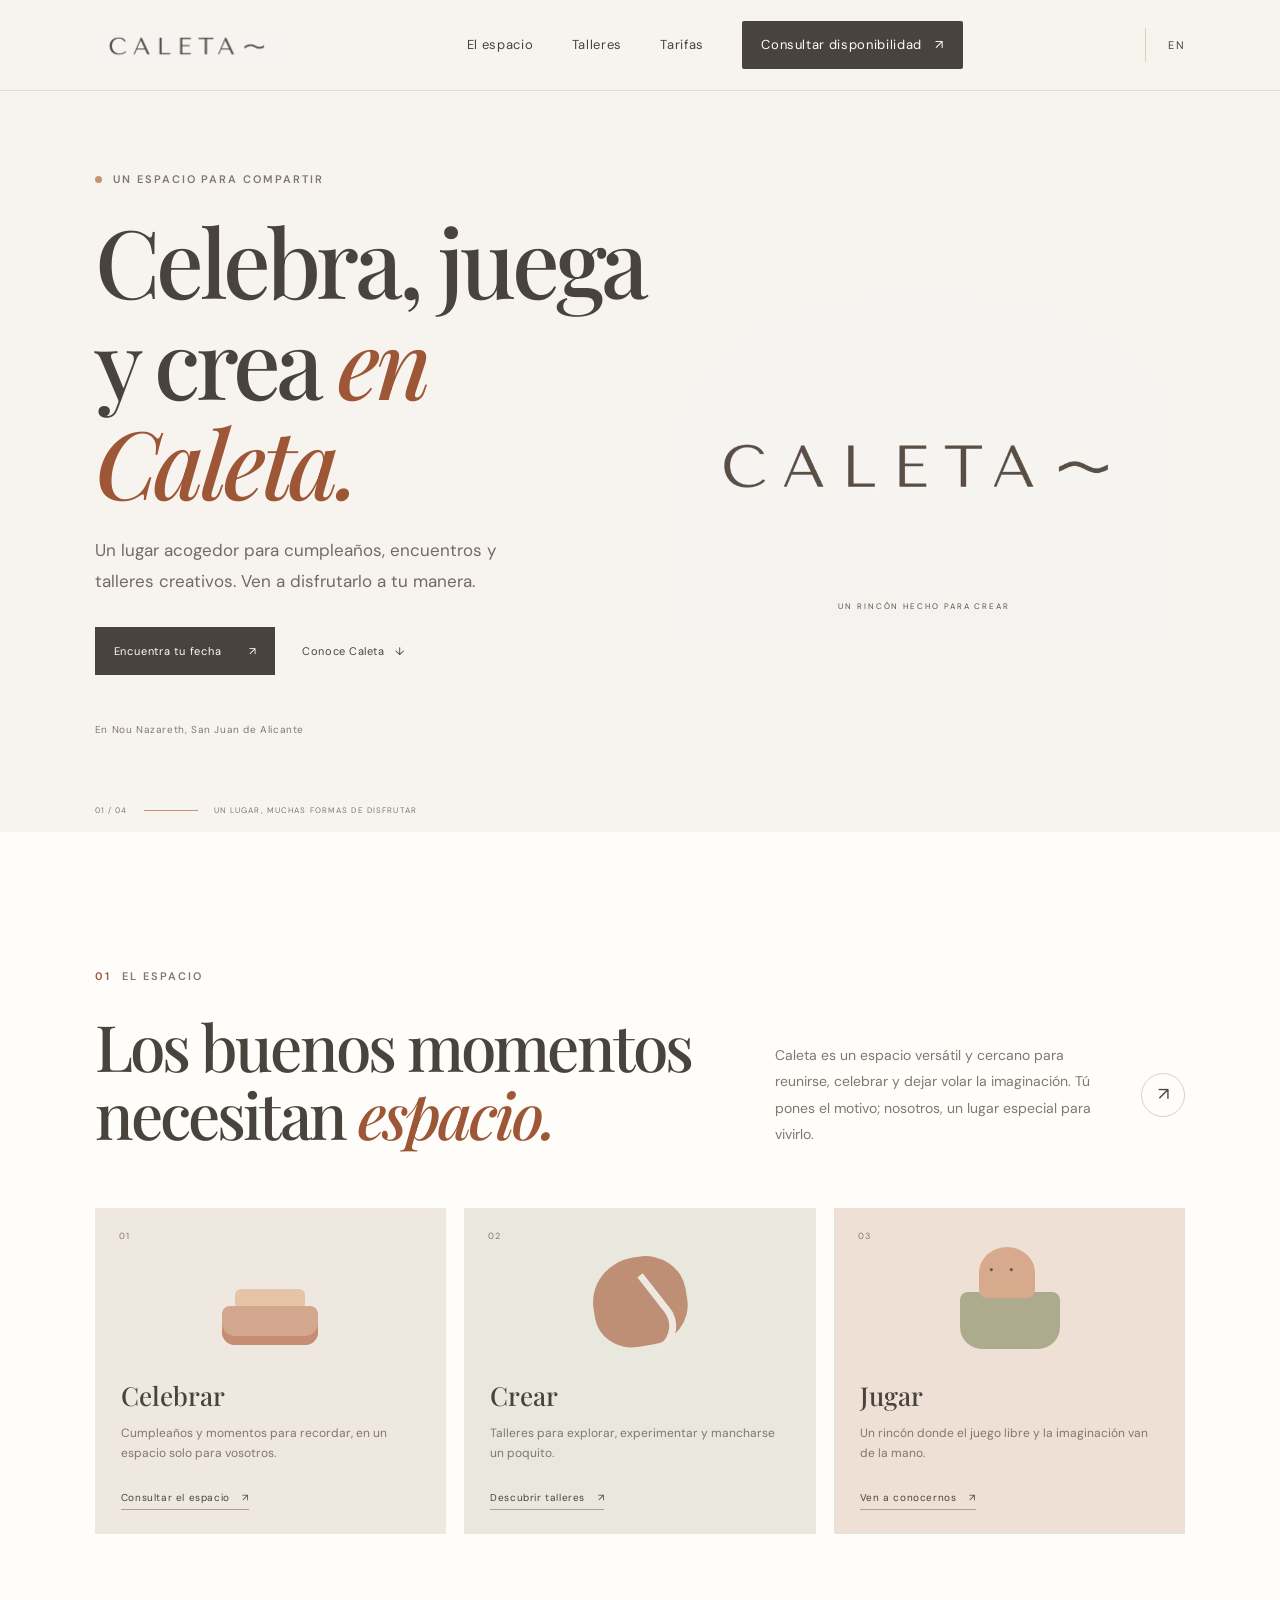
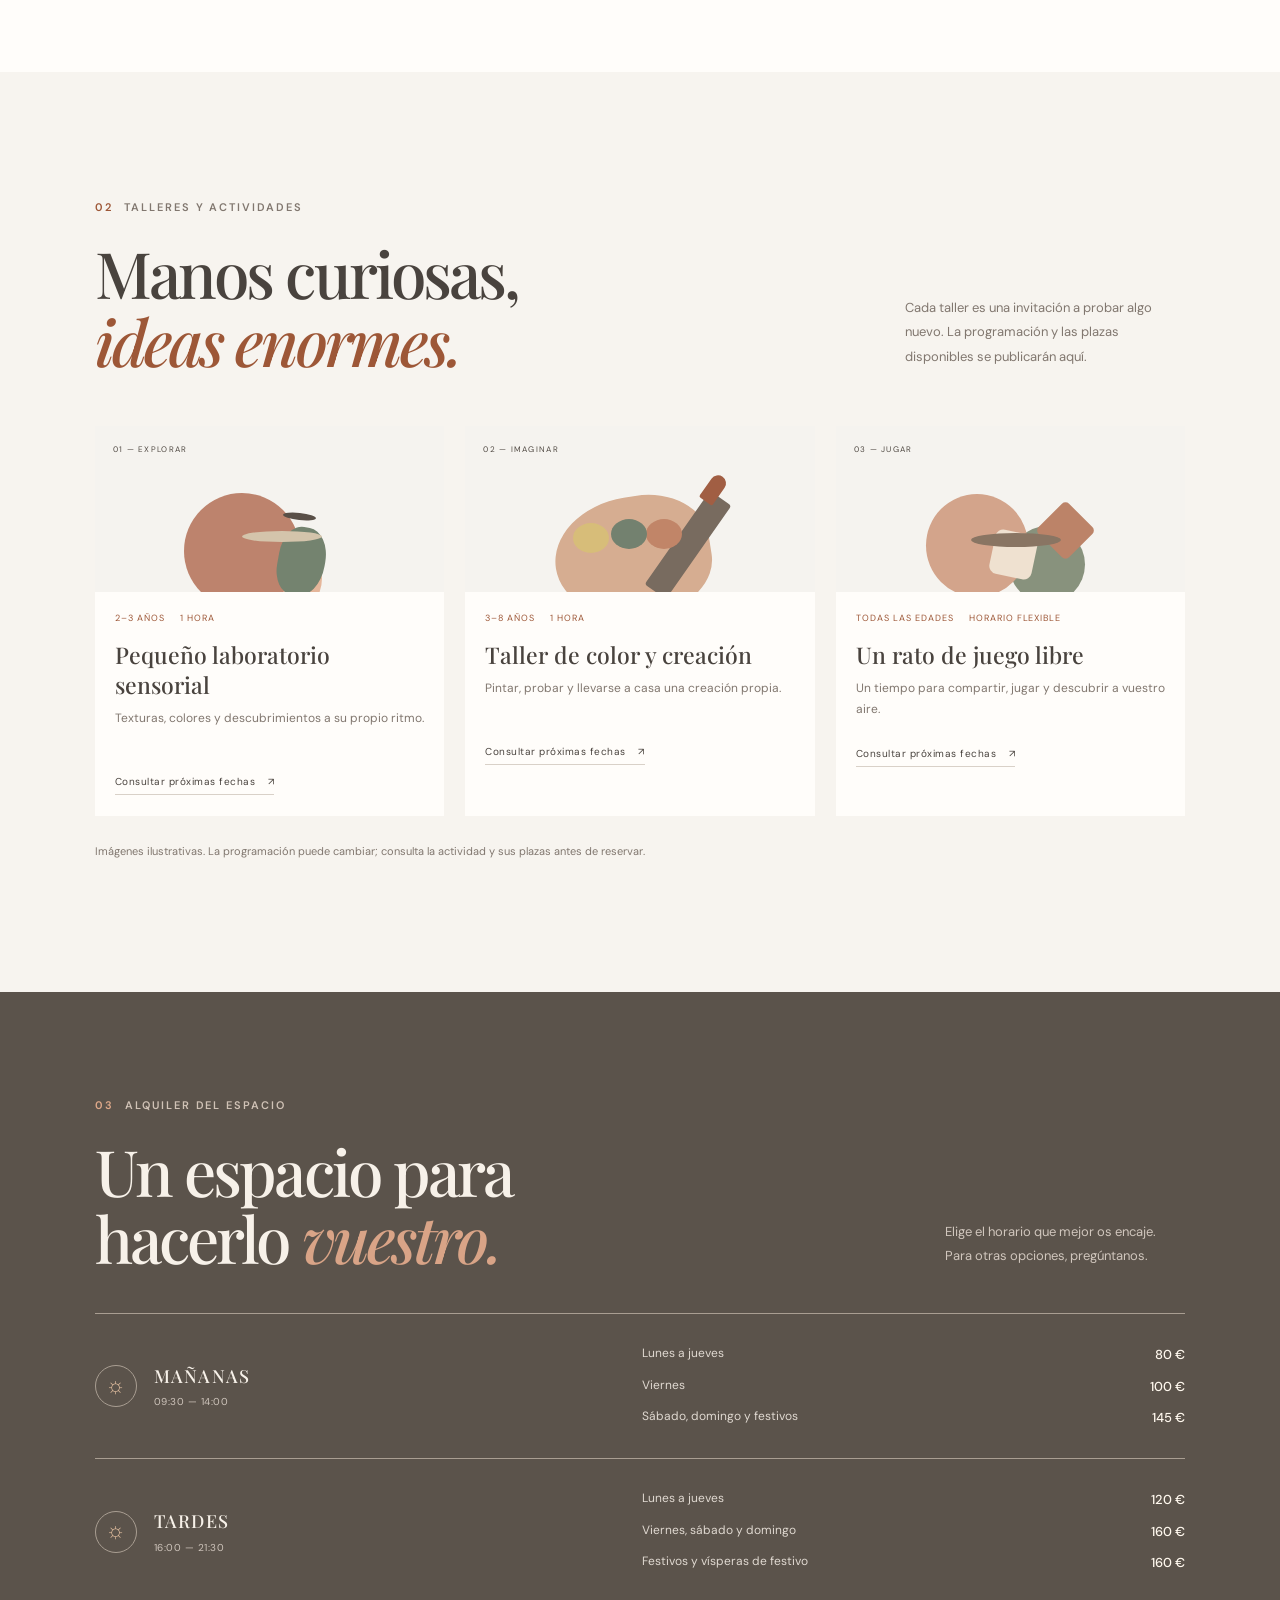
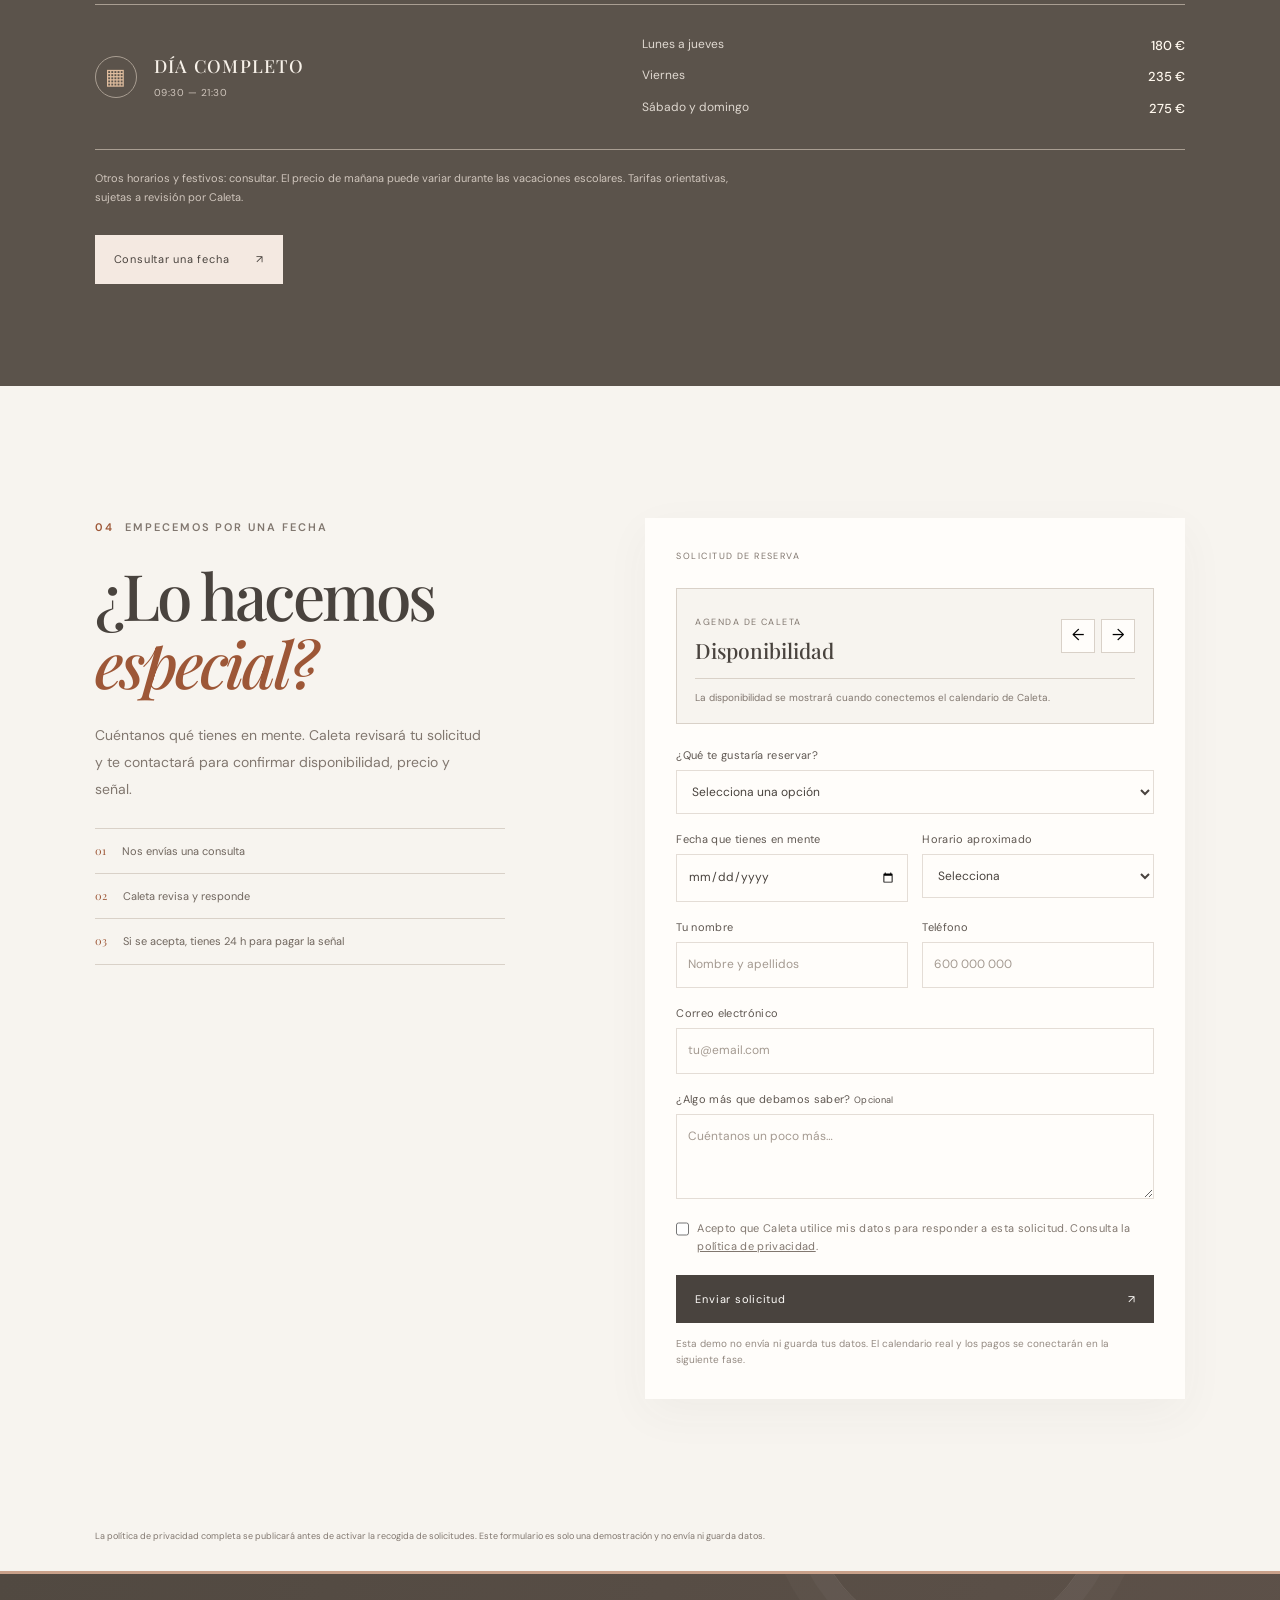
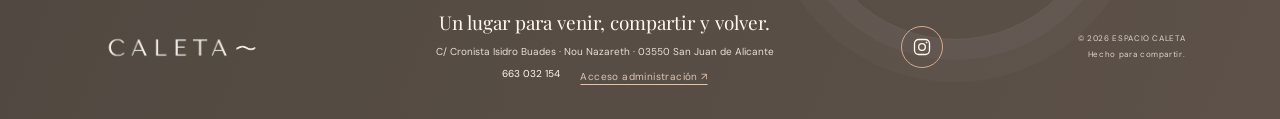
==== commit 9940f2e2: "Adapt footer logo to dark Caleta palette" ====
--- a/index.html
+++ b/index.html
@@ -9,7 +9,7 @@
   <link rel="preconnect" href="https://fonts.googleapis.com">
   <link rel="preconnect" href="https://fonts.gstatic.com" crossorigin>
   <link href="https://fonts.googleapis.com/css2?family=DM+Sans:wght@400;500;600;700&family=Playfair+Display:wght@500;600;700&display=swap" rel="stylesheet">
-  <link rel="stylesheet" href="styles.css?v=20261028-6">
+  <link rel="stylesheet" href="styles.css?v=20261028-7">
 </head>
 <body>
   <a class="skip-link" href="#contenido" data-i18n="skip">Saltar al contenido</a>
@@ -108,7 +108,7 @@
   </main>
 
   <footer class="site-footer">
-    <a class="footer-logo" href="#inicio" aria-label="Espacio Caleta, inicio"><img src="assets/caleta-logo-main.png" alt=""></a>
+    <a class="footer-logo" href="#inicio" aria-label="Espacio Caleta, inicio"><img src="assets/caleta-logo-footer.png" alt=""></a>
     <div class="footer-contact">
       <p class="footer-invite" data-i18n="contactInvite">Un lugar para venir, compartir y volver.</p>
       <p><span data-site-copy="address">C/ Cronista Isidro Buades · Nou Nazareth · 03550 San Juan de Alicante</span></p>
--- a/styles.css
+++ b/styles.css
@@ -56,4 +56,4 @@
 .workshop-image.has-custom-image{background:#7c6e63}.workshop-photo{position:absolute;inset:0;z-index:0;width:100%;height:100%;object-fit:cover}.has-custom-image::after{content:"";position:absolute;inset:0;background:linear-gradient(180deg,#241c1726,transparent 48%,#241c1720);pointer-events:none}.has-custom-image .sensory-art,.has-custom-image .paint-art,.has-custom-image .play-artwork{display:none!important}.has-custom-image .image-label,.has-custom-image .session-image-placeholder{display:grid;place-items:center;height:100%;color:#fff9ef;font-size:52px}.session-price{font-size:11px;color:var(--clay-dark);font-weight:600}
 .site-footer{min-height:116px;padding:18px var(--gutter);background:#f5f3ef;display:grid;grid-template-columns:minmax(125px,.7fr) minmax(300px,2fr) auto minmax(150px,.7fr);align-items:center;gap:26px}.footer-logo{display:block;line-height:0}.footer-logo img{display:block;width:146px;height:auto}.footer-contact{display:flex;flex-direction:column;align-items:center;gap:3px;text-align:center;font-size:10px;line-height:1.55}.footer-contact p{margin:0}.footer-invite{font-family:var(--serif);font-size:16px;color:var(--ink)}.footer-links{display:flex;align-items:center;gap:18px}.footer-contact a{color:var(--ink)}.footer-note{display:flex;flex-direction:column;align-items:flex-end;gap:3px;color:var(--muted);font-size:8px;letter-spacing:.08em;white-space:nowrap}.instagram-link{width:34px;height:34px;border:1px solid #a88d7a;border-radius:50%;display:grid;place-items:center;color:var(--ink);transition:background .2s,color .2s}.instagram-link:hover{background:var(--ink);color:#fff}.instagram-link svg{width:17px;height:17px;fill:none;stroke:currentColor;stroke-width:1.6}.instagram-link .instagram-dot{fill:currentColor;stroke:none}@media(max-width:800px){.site-footer{grid-template-columns:1fr auto;gap:15px 18px;padding:20px var(--gutter)}.footer-logo img{width:132px}.footer-contact{grid-column:1/-1;align-items:flex-start;text-align:left}.footer-links{gap:14px}.footer-note{grid-column:1/-1;flex-direction:row;justify-content:space-between;align-items:center;border-top:1px solid #51494126;padding-top:10px}}
 .workshop-image[data-site-image]{height:auto;aspect-ratio:2.1/1;background:#f5f3ef}.workshop-image[data-site-image] .workshop-photo{object-fit:contain;image-rendering:auto;filter:contrast(1.025) saturate(1.035)}.workshop-image[data-site-image].has-custom-image::after{display:none}.workshop-image[data-site-image].has-custom-image .image-label{display:none!important}
-.site-footer{position:relative;isolation:isolate;min-height:148px;padding:25px var(--gutter);overflow:hidden;border-top:3px solid #c9a18a;background:linear-gradient(112deg,#514941 0%,#5d5149 100%);color:#f7f4ef;grid-template-columns:minmax(160px,.8fr) minmax(300px,2fr) auto minmax(160px,.8fr);gap:28px}.site-footer::after{content:"";position:absolute;z-index:-1;width:290px;height:290px;right:14%;top:-226px;border:1px solid #f7f4ef18;border-radius:50%;box-shadow:0 0 0 20px #f7f4ef08,0 0 0 42px #f7f4ef06}.footer-logo{width:max-content;padding:8px 11px;border-radius:2px;background:#f5f3ef}.footer-logo img{width:146px}.footer-contact{color:#e9dfd6}.footer-invite{margin-bottom:3px!important;color:#fff8ef;font-family:var(--serif);font-size:19px}.footer-links{gap:20px}.footer-contact a{color:#fff8ef}.footer-contact .admin-link{color:#dfc4b3}.footer-note{color:#dfd4ca;font-size:8px}.instagram-link{width:42px;height:42px;border:1px solid #d4a98f;color:#fff8ef}.instagram-link:hover{background:#d4a98f;color:#514941}.instagram-link svg{width:20px;height:20px}@media(max-width:800px){.site-footer{grid-template-columns:1fr auto;gap:15px 18px;padding:22px var(--gutter)}.footer-logo img{width:132px}.footer-contact{grid-column:1/-1;align-items:flex-start;text-align:left}.footer-invite{font-size:18px}.footer-links{gap:16px}.footer-note{grid-column:1/-1;flex-direction:row;justify-content:space-between;align-items:center;border-top:1px solid #f7f4ef30;padding-top:11px}}
+.site-footer{position:relative;isolation:isolate;min-height:148px;padding:25px var(--gutter);overflow:hidden;border-top:3px solid #c9a18a;background:linear-gradient(112deg,#514941 0%,#5d5149 100%);color:#f7f4ef;grid-template-columns:minmax(160px,.8fr) minmax(300px,2fr) auto minmax(160px,.8fr);gap:28px}.site-footer::after{content:"";position:absolute;z-index:-1;width:290px;height:290px;right:14%;top:-226px;border:1px solid #f7f4ef18;border-radius:50%;box-shadow:0 0 0 20px #f7f4ef08,0 0 0 42px #f7f4ef06}.footer-logo{width:max-content;padding:0;border-radius:0;background:transparent}.footer-logo img{width:180px}.footer-contact{color:#e9dfd6}.footer-invite{margin-bottom:3px!important;color:#fff8ef;font-family:var(--serif);font-size:19px}.footer-links{gap:20px}.footer-contact a{color:#fff8ef}.footer-contact .admin-link{color:#dfc4b3}.footer-note{color:#dfd4ca;font-size:8px}.instagram-link{width:42px;height:42px;border:1px solid #d4a98f;color:#fff8ef}.instagram-link:hover{background:#d4a98f;color:#514941}.instagram-link svg{width:20px;height:20px}@media(max-width:800px){.site-footer{grid-template-columns:1fr auto;gap:15px 18px;padding:22px var(--gutter)}.footer-logo img{width:154px}.footer-contact{grid-column:1/-1;align-items:flex-start;text-align:left}.footer-invite{font-size:18px}.footer-links{gap:16px}.footer-note{grid-column:1/-1;flex-direction:row;justify-content:space-between;align-items:center;border-top:1px solid #f7f4ef30;padding-top:11px}}
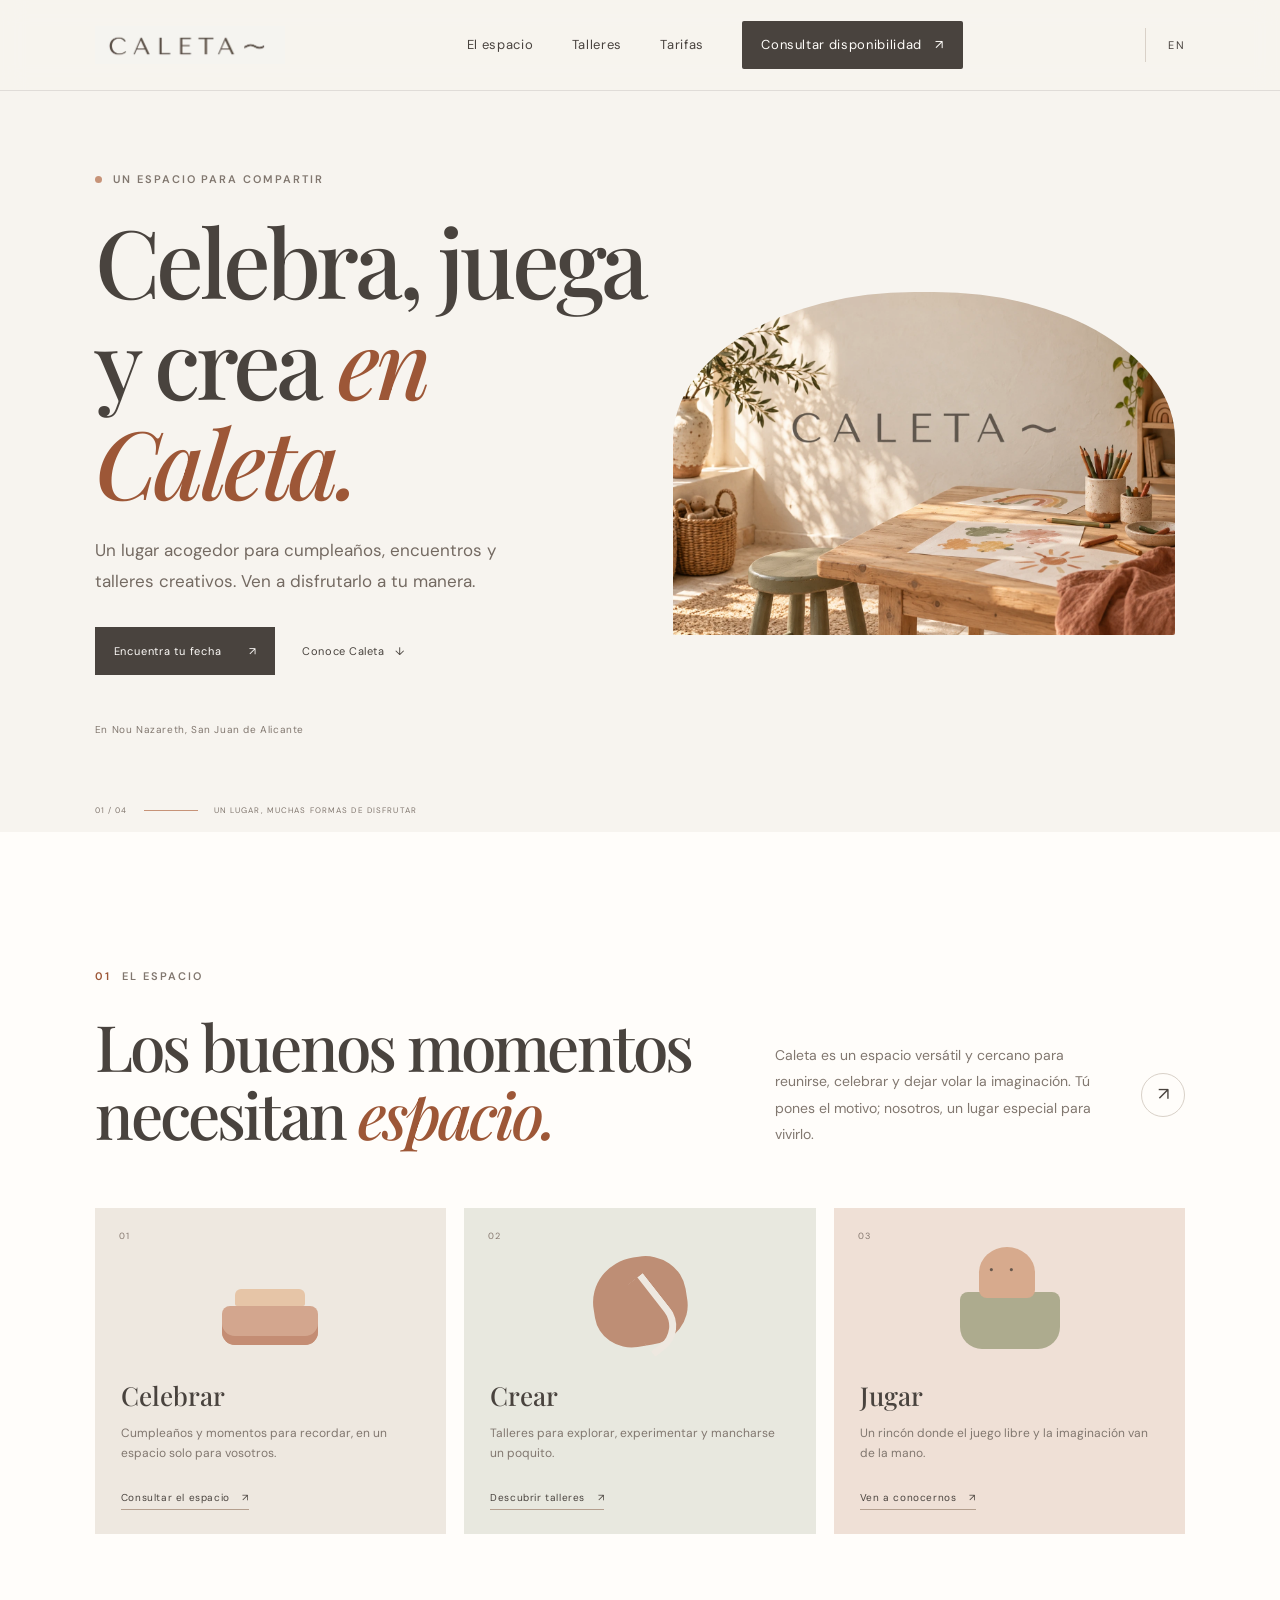
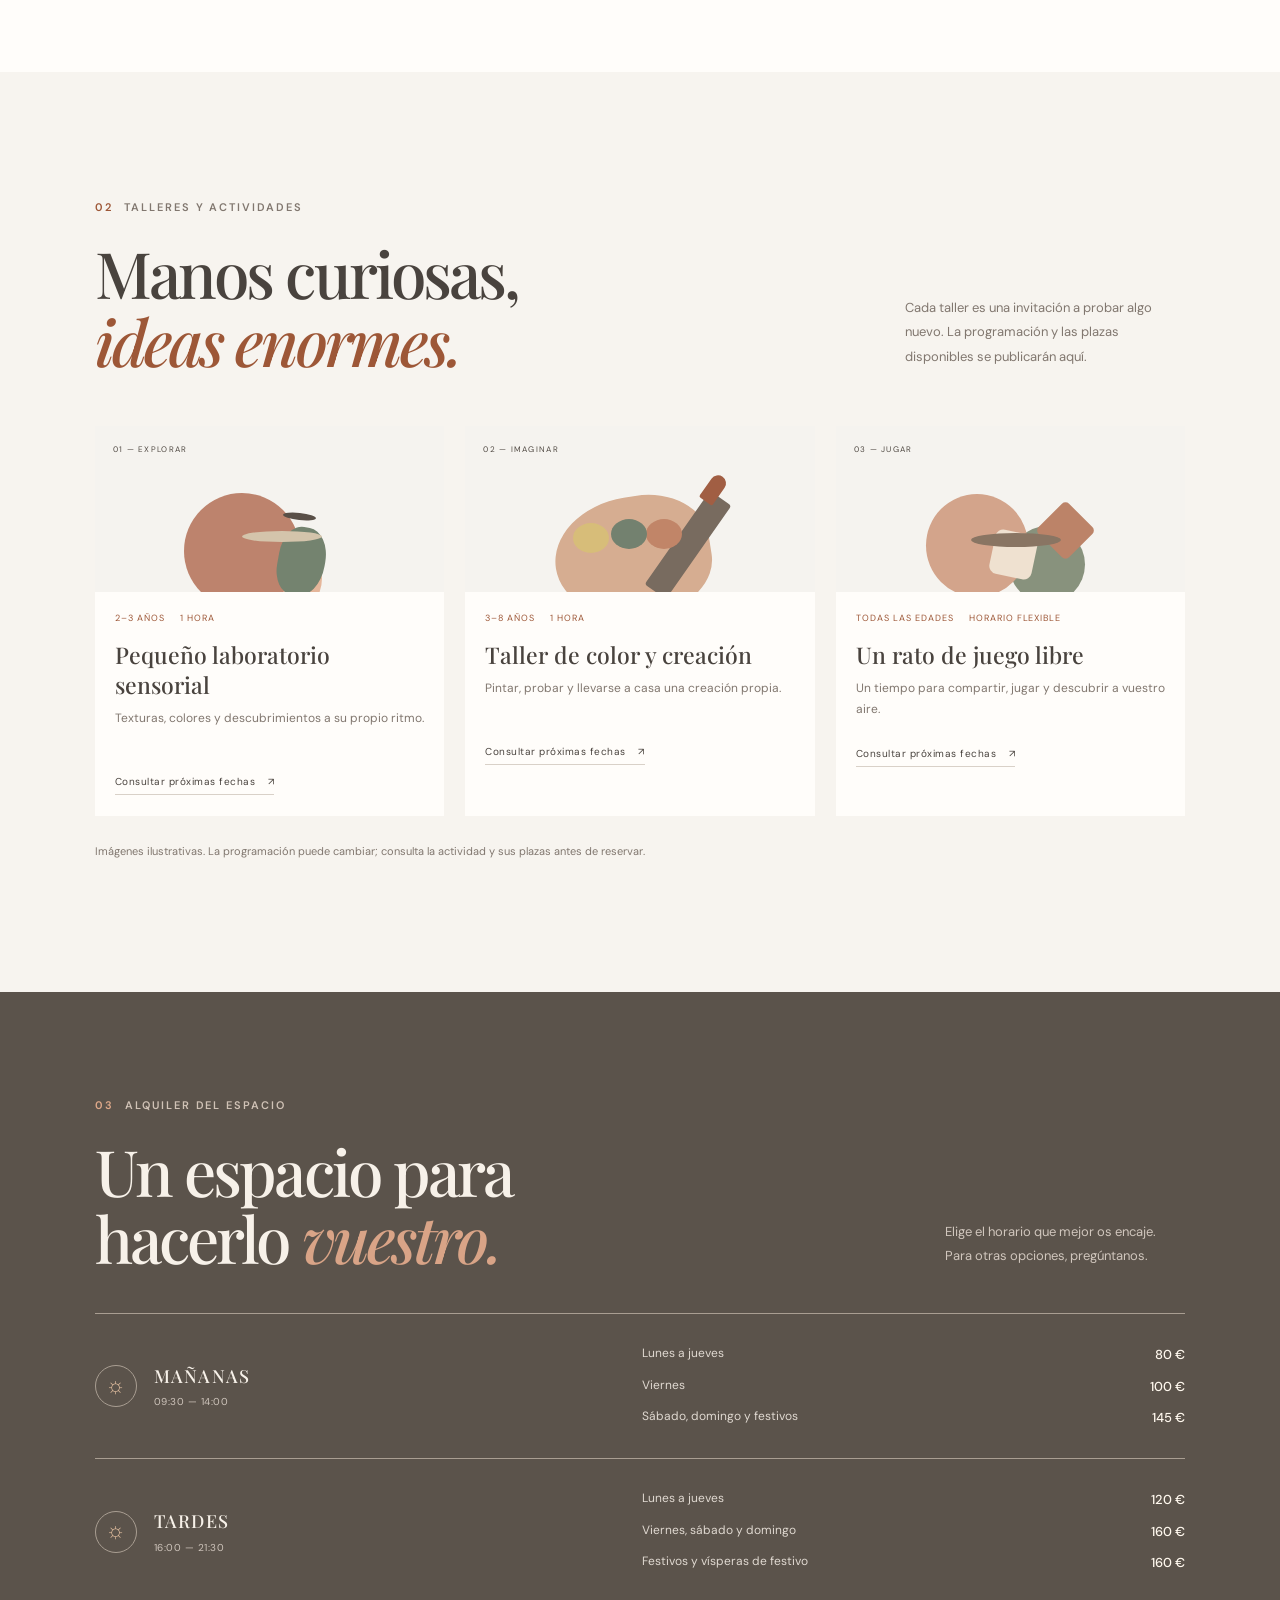
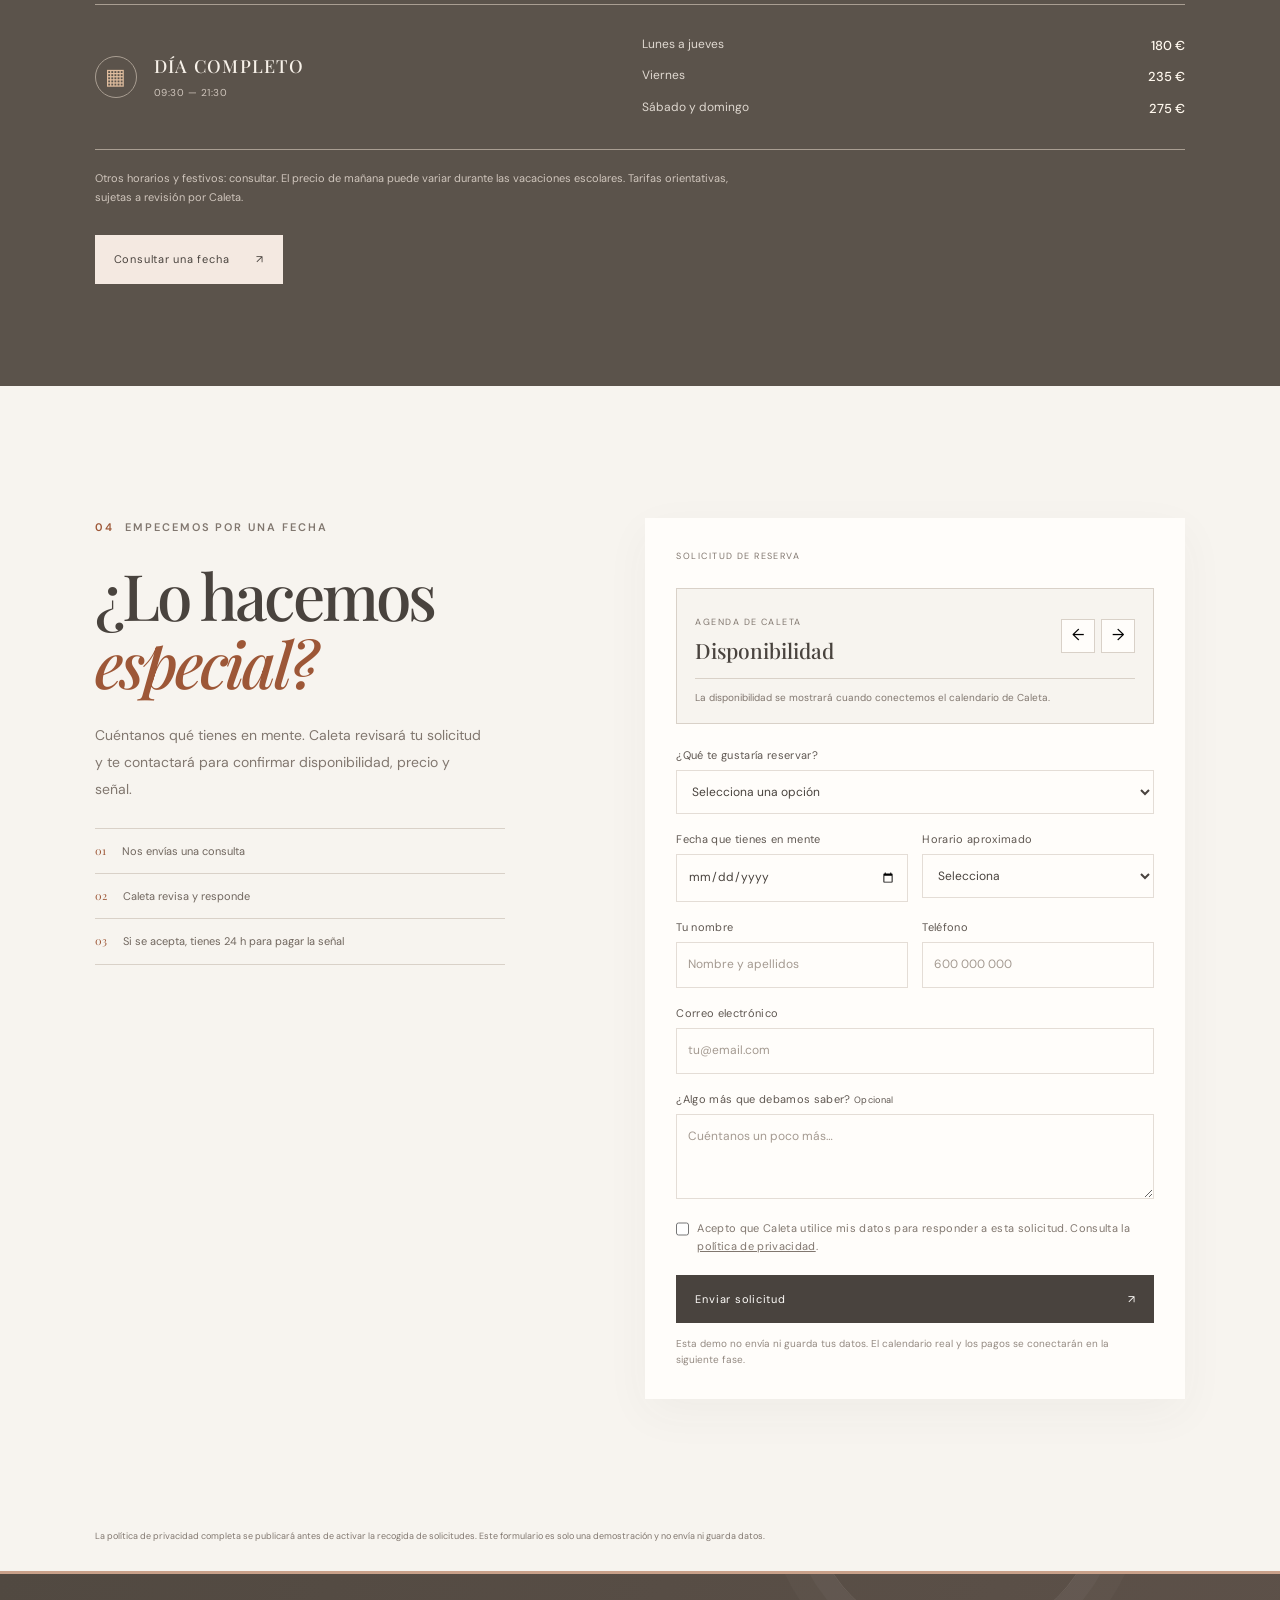
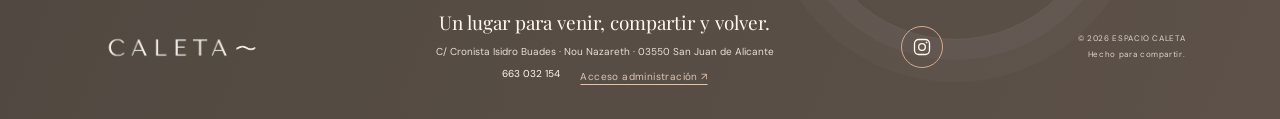
==== commit 1690901b: "Add Caleta studio hero image with exact wordmark" ====
--- a/index.html
+++ b/index.html
@@ -9,7 +9,7 @@
   <link rel="preconnect" href="https://fonts.googleapis.com">
   <link rel="preconnect" href="https://fonts.gstatic.com" crossorigin>
   <link href="https://fonts.googleapis.com/css2?family=DM+Sans:wght@400;500;600;700&family=Playfair+Display:wght@500;600;700&display=swap" rel="stylesheet">
-  <link rel="stylesheet" href="styles.css?v=20261028-7">
+  <link rel="stylesheet" href="styles.css?v=20261028-8">
 </head>
 <body>
   <a class="skip-link" href="#contenido" data-i18n="skip">Saltar al contenido</a>
@@ -39,7 +39,7 @@
       </div>
       <div class="hero-art">
         <div class="art-frame logo-frame">
-          <img class="hero-logo-image" data-site-image="logo" src="assets/caleta-logo-main.png" alt="Logotipo de Espacio Caleta: CALETA ~" width="764" height="184" fetchpriority="high">
+          <img class="hero-logo-image" data-site-image="logo" data-default-image="assets/caleta-hero.webp" src="assets/caleta-hero.webp" alt="Estudio creativo de Caleta, con materiales para pintar y el logotipo de Caleta" width="1448" height="1086" fetchpriority="high">
           <span class="art-caption" data-i18n="artCaption">UN RINCÓN HECHO PARA CREAR</span>
         </div>
       </div>
--- a/styles.css
+++ b/styles.css
@@ -57,3 +57,4 @@
 .site-footer{min-height:116px;padding:18px var(--gutter);background:#f5f3ef;display:grid;grid-template-columns:minmax(125px,.7fr) minmax(300px,2fr) auto minmax(150px,.7fr);align-items:center;gap:26px}.footer-logo{display:block;line-height:0}.footer-logo img{display:block;width:146px;height:auto}.footer-contact{display:flex;flex-direction:column;align-items:center;gap:3px;text-align:center;font-size:10px;line-height:1.55}.footer-contact p{margin:0}.footer-invite{font-family:var(--serif);font-size:16px;color:var(--ink)}.footer-links{display:flex;align-items:center;gap:18px}.footer-contact a{color:var(--ink)}.footer-note{display:flex;flex-direction:column;align-items:flex-end;gap:3px;color:var(--muted);font-size:8px;letter-spacing:.08em;white-space:nowrap}.instagram-link{width:34px;height:34px;border:1px solid #a88d7a;border-radius:50%;display:grid;place-items:center;color:var(--ink);transition:background .2s,color .2s}.instagram-link:hover{background:var(--ink);color:#fff}.instagram-link svg{width:17px;height:17px;fill:none;stroke:currentColor;stroke-width:1.6}.instagram-link .instagram-dot{fill:currentColor;stroke:none}@media(max-width:800px){.site-footer{grid-template-columns:1fr auto;gap:15px 18px;padding:20px var(--gutter)}.footer-logo img{width:132px}.footer-contact{grid-column:1/-1;align-items:flex-start;text-align:left}.footer-links{gap:14px}.footer-note{grid-column:1/-1;flex-direction:row;justify-content:space-between;align-items:center;border-top:1px solid #51494126;padding-top:10px}}
 .workshop-image[data-site-image]{height:auto;aspect-ratio:2.1/1;background:#f5f3ef}.workshop-image[data-site-image] .workshop-photo{object-fit:contain;image-rendering:auto;filter:contrast(1.025) saturate(1.035)}.workshop-image[data-site-image].has-custom-image::after{display:none}.workshop-image[data-site-image].has-custom-image .image-label{display:none!important}
 .site-footer{position:relative;isolation:isolate;min-height:148px;padding:25px var(--gutter);overflow:hidden;border-top:3px solid #c9a18a;background:linear-gradient(112deg,#514941 0%,#5d5149 100%);color:#f7f4ef;grid-template-columns:minmax(160px,.8fr) minmax(300px,2fr) auto minmax(160px,.8fr);gap:28px}.site-footer::after{content:"";position:absolute;z-index:-1;width:290px;height:290px;right:14%;top:-226px;border:1px solid #f7f4ef18;border-radius:50%;box-shadow:0 0 0 20px #f7f4ef08,0 0 0 42px #f7f4ef06}.footer-logo{width:max-content;padding:0;border-radius:0;background:transparent}.footer-logo img{width:180px}.footer-contact{color:#e9dfd6}.footer-invite{margin-bottom:3px!important;color:#fff8ef;font-family:var(--serif);font-size:19px}.footer-links{gap:20px}.footer-contact a{color:#fff8ef}.footer-contact .admin-link{color:#dfc4b3}.footer-note{color:#dfd4ca;font-size:8px}.instagram-link{width:42px;height:42px;border:1px solid #d4a98f;color:#fff8ef}.instagram-link:hover{background:#d4a98f;color:#514941}.instagram-link svg{width:20px;height:20px}@media(max-width:800px){.site-footer{grid-template-columns:1fr auto;gap:15px 18px;padding:22px var(--gutter)}.footer-logo img{width:154px}.footer-contact{grid-column:1/-1;align-items:flex-start;text-align:left}.footer-invite{font-size:18px}.footer-links{gap:16px}.footer-note{grid-column:1/-1;flex-direction:row;justify-content:space-between;align-items:center;border-top:1px solid #f7f4ef30;padding-top:11px}}
+.hero-logo-image{position:absolute;inset:0;display:block;width:100%;max-width:none;height:100%;object-fit:cover}
